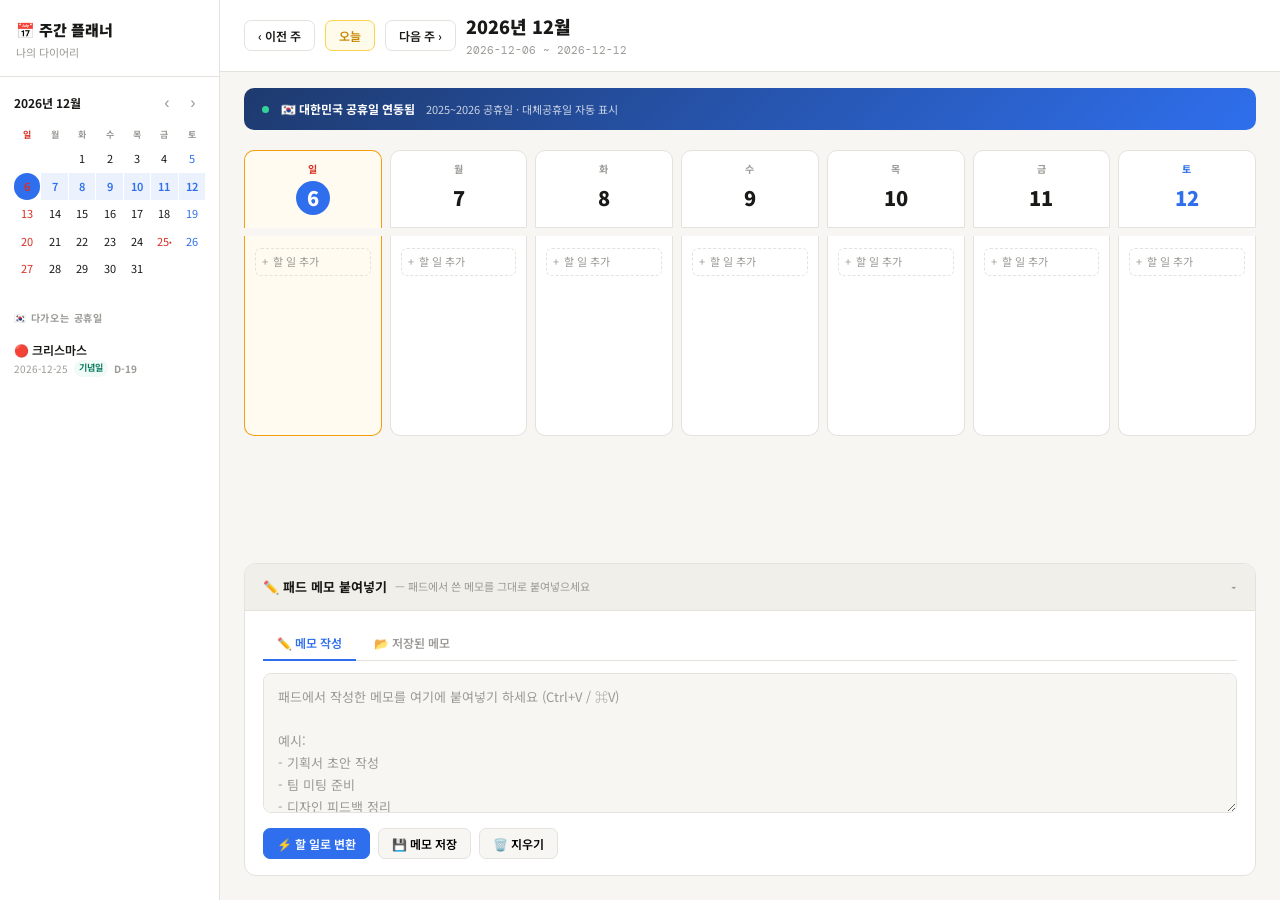
==== notion.html @ 1ee8c96b "Create notion.html" ====
<!DOCTYPE html>
<html lang="ko">
<head>
<meta charset="UTF-8">
<meta name="viewport" content="width=device-width, initial-scale=1.0">
<title>주간 플래너</title>
<link href="https://fonts.googleapis.com/css2?family=Noto+Sans+KR:wght@300;400;500;600;700;900&family=DM+Mono:wght@400;500&display=swap" rel="stylesheet">
<style>
:root {
  --bg: #F7F6F3;
  --surface: #FFFFFF;
  --surface2: #F0EFE9;
  --border: #E3E2DC;
  --text: #191917;
  --muted: #9B9A96;
  --accent: #2F6FED;
  --accent-soft: #EBF1FD;
  --red: #D93025;
  --red-soft: #FDF2F2;
  --green: #0B7B5E;
  --green-soft: #F0FBF7;
  --yellow: #C78600;
  --yellow-soft: #FFFBEB;
  --purple: #6434D4;
  --purple-soft: #F4F0FF;
  --orange: #C95C00;
  --today-bg: #FFFBF0;
  --today-border: #F59E0B;
  --holiday-bg: #FFF5F5;
  --holiday-border: #FECACA;
}
* { box-sizing: border-box; margin: 0; padding: 0; }
html, body { height: 100%; }
body {
  font-family: 'Noto Sans KR', sans-serif;
  background: var(--bg);
  color: var(--text);
  font-size: 14px;
  line-height: 1.6;
}

/* ── APP SHELL ── */
.app { display: flex; height: 100vh; overflow: hidden; }

/* ── SIDEBAR ── */
.sidebar {
  width: 220px;
  flex-shrink: 0;
  background: var(--surface);
  border-right: 1px solid var(--border);
  display: flex;
  flex-direction: column;
  overflow-y: auto;
  padding-bottom: 20px;
}
.sidebar-top {
  padding: 18px 16px 14px;
  border-bottom: 1px solid var(--border);
}
.sidebar-top h1 { font-size: 15px; font-weight: 900; display: flex; align-items: center; gap: 7px; }
.sidebar-top p { font-size: 11px; color: var(--muted); margin-top: 2px; }

/* Mini Calendar */
.mini-cal { padding: 14px 14px 0; }
.mini-cal-nav-row {
  display: flex; align-items: center; justify-content: space-between;
  margin-bottom: 10px;
}
.mini-cal-title { font-size: 12px; font-weight: 700; }
.mcnav { background: none; border: none; cursor: pointer; color: var(--muted); font-size: 16px; width: 24px; height: 24px; border-radius: 5px; display: flex; align-items: center; justify-content: center; }
.mcnav:hover { background: var(--bg); }
.mc-grid { display: grid; grid-template-columns: repeat(7,1fr); gap: 1px; }
.mc-lbl { text-align: center; font-size: 9px; font-weight: 700; color: var(--muted); padding: 3px 0; }
.mc-lbl:first-child { color: var(--red); }
.mc-lbl:last-child { color: var(--accent); }
.mc-day {
  text-align: center; font-size: 11px; padding: 4px 1px;
  border-radius: 50%; cursor: pointer; color: var(--text);
  aspect-ratio: 1; display: flex; align-items: center; justify-content: center;
}
.mc-day:hover { background: var(--bg); }
.mc-day.mc-today { background: var(--accent); color: #fff; font-weight: 700; }
.mc-day.mc-in-week { background: var(--accent-soft); color: var(--accent); font-weight: 600; border-radius: 0; }
.mc-day.mc-in-week:first-child,
.mc-day.mc-week-first { border-radius: 50% 0 0 50%; }
.mc-day.mc-in-week:last-child,
.mc-day.mc-week-last { border-radius: 0 50% 50% 0; }
.mc-day.mc-holiday { color: var(--red); }
.mc-day.mc-sat { color: var(--accent); }
.mc-day.mc-other { color: var(--border); cursor: default; }
.mc-day.mc-has-holiday::after {
  content: '•'; display: block; font-size: 8px;
  color: var(--red); line-height: 0.5; margin-top: 1px;
}

/* Upcoming holidays */
.sidebar-section { padding: 14px 14px 0; }
.sidebar-label {
  font-size: 10px; font-weight: 700; text-transform: uppercase;
  letter-spacing: .08em; color: var(--muted); margin-bottom: 8px;
  display: flex; align-items: center; gap: 5px;
}
.h-item { padding: 6px 0; border-bottom: 1px solid var(--border); }
.h-item:last-child { border-bottom: none; }
.h-item-name { font-size: 12px; font-weight: 600; display: flex; align-items: center; gap: 5px; }
.h-item-date { font-size: 10px; color: var(--muted); margin-top: 1px; display: flex; align-items: center; gap: 6px; }
.h-badge {
  font-size: 9px; font-weight: 700; padding: 1px 5px;
  border-radius: 10px; white-space: nowrap;
}
.b-국경일 { background: var(--red-soft); color: var(--red); }
.b-명절   { background: var(--yellow-soft); color: var(--yellow); }
.b-대체   { background: var(--purple-soft); color: var(--purple); }
.b-임시   { background: #fff3e0; color: var(--orange); }
.b-기념일  { background: var(--green-soft); color: var(--green); }

/* ── MAIN ── */
.main { flex: 1; overflow-y: auto; display: flex; flex-direction: column; background: var(--bg); }

/* Topbar */
.topbar {
  background: var(--surface);
  border-bottom: 1px solid var(--border);
  padding: 12px 24px;
  display: flex; align-items: center; gap: 10px;
  position: sticky; top: 0; z-index: 20;
  flex-shrink: 0;
}
.topbar-info { flex: 1; }
.topbar-month { font-size: 18px; font-weight: 900; }
.topbar-range { font-size: 11px; color: var(--muted); font-family: 'DM Mono', monospace; margin-top: 1px; }
.tbtn {
  padding: 6px 13px; border-radius: 7px; font-size: 12px; font-weight: 600;
  cursor: pointer; border: 1px solid var(--border); background: var(--surface);
  color: var(--text); font-family: 'Noto Sans KR', sans-serif; transition: all .15s;
  white-space: nowrap;
}
.tbtn:hover { background: var(--bg); }
.tbtn.today { background: var(--yellow-soft); color: var(--yellow); border-color: #fcd34d; }
.tbtn.primary { background: var(--accent); color: #fff; border-color: var(--accent); }
.tbtn.primary:hover { background: #1a5cd4; }

/* ── WEEK GRID ── */
.week-wrap { padding: 20px 24px; flex: 1; }

/* Day header row */
.day-header-row {
  display: grid;
  grid-template-columns: repeat(7, 1fr);
  gap: 8px;
  margin-bottom: 8px;
}
.day-header {
  background: var(--surface);
  border: 1px solid var(--border);
  border-radius: 10px 10px 0 0;
  padding: 10px 12px 8px;
  text-align: center;
  position: relative;
}
.day-header.is-today { border-color: var(--today-border); background: var(--today-bg); border-bottom: none; }
.day-header.is-holiday { border-color: var(--holiday-border); background: var(--holiday-bg); border-bottom: none; }
.day-header.is-sunday .day-name, .day-header.is-sunday .day-num { color: var(--red); }
.day-header.is-saturday .day-name, .day-header.is-saturday .day-num { color: var(--accent); }
.day-name { font-size: 10px; font-weight: 700; text-transform: uppercase; color: var(--muted); letter-spacing: .07em; }
.day-num-wrap {
  width: 34px; height: 34px; border-radius: 50%;
  display: flex; align-items: center; justify-content: center;
  margin: 4px auto;
}
.day-num { font-size: 20px; font-weight: 900; line-height: 1; }
.day-header.is-today .day-num-wrap { background: var(--accent); }
.day-header.is-today .day-num { color: #fff; }
.holiday-chip {
  font-size: 9px; font-weight: 700; color: var(--red);
  background: var(--red-soft); border-radius: 10px;
  padding: 1px 6px; display: inline-block; margin-top: 2px;
  white-space: nowrap; overflow: hidden; text-overflow: ellipsis;
  max-width: 100%;
}

/* Task columns */
.task-row {
  display: grid;
  grid-template-columns: repeat(7, 1fr);
  gap: 8px;
  align-items: start;
}
.task-col {
  background: var(--surface);
  border: 1px solid var(--border);
  border-radius: 0 0 10px 10px;
  border-top: none;
  padding: 10px;
  min-height: 200px;
  display: flex;
  flex-direction: column;
  gap: 6px;
}
.task-col.is-today { border-color: var(--today-border); background: var(--today-bg); }
.task-col.is-holiday { border-color: var(--holiday-border); background: var(--holiday-bg); }

/* Task item */
.task-item {
  display: flex; align-items: flex-start; gap: 6px;
  background: var(--bg);
  border: 1px solid var(--border);
  border-radius: 7px;
  padding: 7px 8px;
  cursor: pointer;
  transition: all .15s;
  position: relative;
}
.task-item:hover { border-color: var(--accent); }
.task-item.done { opacity: .55; }
.task-cb {
  width: 15px; height: 15px; border: 2px solid var(--border);
  border-radius: 4px; flex-shrink: 0; margin-top: 1px; cursor: pointer;
  transition: all .15s; display: flex; align-items: center; justify-content: center;
  font-size: 10px; color: transparent;
}
.task-item.done .task-cb { background: var(--accent); border-color: var(--accent); color: #fff; }
.task-item.done .task-title { text-decoration: line-through; color: var(--muted); }
.task-title { font-size: 12px; line-height: 1.45; flex: 1; word-break: break-all; }
.task-del { position: absolute; top: 4px; right: 5px; font-size: 11px; color: var(--border); cursor: pointer; display: none; }
.task-item:hover .task-del { display: block; }
.task-del:hover { color: var(--red); }

/* Priority dots */
.task-priority {
  width: 6px; height: 6px; border-radius: 50%; flex-shrink: 0; margin-top: 5px;
}
.p-high { background: var(--red); }
.p-mid  { background: var(--yellow); }
.p-low  { background: var(--green); }

/* Add task input */
.task-add-btn {
  display: flex; align-items: center; gap: 5px;
  color: var(--muted); font-size: 11px; cursor: pointer;
  padding: 4px 6px; border-radius: 6px; margin-top: 2px;
  border: 1px dashed var(--border);
  transition: all .15s;
}
.task-add-btn:hover { color: var(--accent); border-color: var(--accent); background: var(--accent-soft); }

.task-input-row {
  display: none;
  gap: 4px;
  flex-direction: column;
}
.task-input-row.open { display: flex; }
.task-input {
  width: 100%; border: 1px solid var(--accent); border-radius: 6px;
  padding: 6px 8px; font-size: 12px; font-family: 'Noto Sans KR', sans-serif;
  outline: none; background: var(--surface);
  resize: none; min-height: 36px;
}
.task-input-actions { display: flex; gap: 4px; align-items: center; }
.task-input-priority { display: flex; gap: 3px; }
.prio-btn {
  width: 20px; height: 20px; border-radius: 50%; border: 2px solid transparent;
  cursor: pointer; transition: border .1s; flex-shrink: 0;
}
.prio-btn:hover { border-color: #333; }
.prio-btn.active { border-color: #333; }
.prio-h { background: var(--red); }
.prio-m { background: var(--yellow); }
.prio-l { background: var(--green); }
.mini-btn {
  padding: 4px 9px; border-radius: 5px; font-size: 11px; font-weight: 600;
  cursor: pointer; border: 1px solid var(--border); background: var(--bg);
  font-family: 'Noto Sans KR', sans-serif;
}
.mini-btn.ok { background: var(--accent); color: #fff; border-color: var(--accent); }

/* ── MEMO SECTION ── */
.memo-section {
  margin: 0 24px 24px;
  background: var(--surface);
  border: 1px solid var(--border);
  border-radius: 12px;
  overflow: hidden;
}
.memo-header {
  padding: 13px 18px;
  border-bottom: 1px solid var(--border);
  background: var(--surface2);
  display: flex; align-items: center; justify-content: space-between;
  cursor: pointer;
}
.memo-header-left { font-size: 13px; font-weight: 700; display: flex; align-items: center; gap: 8px; }
.memo-header-right { font-size: 11px; color: var(--muted); display: flex; align-items: center; gap: 8px; }
.memo-body { padding: 16px 18px; }
.memo-tabs { display: flex; gap: 4px; margin-bottom: 12px; border-bottom: 1px solid var(--border); padding-bottom: 0; }
.memo-tab {
  padding: 6px 14px; font-size: 12px; font-weight: 600;
  color: var(--muted); cursor: pointer;
  border-bottom: 2px solid transparent; margin-bottom: -1px;
}
.memo-tab.active { color: var(--accent); border-bottom-color: var(--accent); }
.memo-pane { display: none; }
.memo-pane.active { display: block; }

/* Memo textarea */
.memo-textarea {
  width: 100%;
  min-height: 140px;
  border: 1px solid var(--border);
  border-radius: 8px;
  padding: 12px 14px;
  font-size: 13px;
  font-family: 'Noto Sans KR', sans-serif;
  line-height: 1.7;
  resize: vertical;
  outline: none;
  background: var(--bg);
  color: var(--text);
  transition: border .15s;
}
.memo-textarea:focus { border-color: var(--accent); background: #fff; }
.memo-textarea::placeholder { color: var(--muted); }

/* Memo actions */
.memo-actions { display: flex; gap: 8px; align-items: center; margin-top: 10px; flex-wrap: wrap; }
.memo-action-btn {
  padding: 6px 13px; border-radius: 7px; font-size: 12px; font-weight: 600;
  cursor: pointer; border: 1px solid var(--border); background: var(--bg);
  font-family: 'Noto Sans KR', sans-serif; transition: all .15s; display: flex; align-items: center; gap: 5px;
}
.memo-action-btn:hover { background: var(--accent-soft); border-color: var(--accent); color: var(--accent); }
.memo-action-btn.convert { background: var(--accent); color: #fff; border-color: var(--accent); }
.memo-action-btn.convert:hover { background: #1a5cd4; }
.memo-hint { font-size: 11px; color: var(--muted); margin-left: auto; }

/* Saved memos list */
.saved-memos { display: flex; flex-direction: column; gap: 8px; }
.saved-memo-item {
  border: 1px solid var(--border); border-radius: 8px;
  padding: 12px 14px; background: var(--bg);
  position: relative;
}
.saved-memo-date { font-size: 10px; color: var(--muted); margin-bottom: 5px; font-family: 'DM Mono', monospace; }
.saved-memo-text { font-size: 12px; line-height: 1.6; white-space: pre-wrap; word-break: break-word; }
.saved-memo-del { position: absolute; top: 8px; right: 10px; font-size: 13px; color: var(--border); cursor: pointer; }
.saved-memo-del:hover { color: var(--red); }
.empty-state { text-align: center; padding: 30px; color: var(--muted); font-size: 13px; }

/* Sync banner */
.sync-banner {
  margin: 16px 24px 0;
  background: linear-gradient(135deg, #1e3a6e 0%, #2f6fed 100%);
  border-radius: 10px; padding: 11px 18px;
  display: flex; align-items: center; gap: 12px; color: #fff; font-size: 12px;
}
.sync-dot { width: 7px; height: 7px; background: #34d399; border-radius: 50%; animation: pulse 2s infinite; flex-shrink: 0; }
@keyframes pulse { 0%,100%{opacity:1}50%{opacity:.3} }
.sync-text strong { font-weight: 700; }
.sync-text span { opacity: .75; font-size: 11px; margin-left: 8px; }
</style>
</head>
<body>
<div class="app">

<!-- ── SIDEBAR ── -->
<aside class="sidebar">
  <div class="sidebar-top">
    <h1>📅 주간 플래너</h1>
    <p>나의 다이어리</p>
  </div>

  <!-- Mini Cal -->
  <div class="mini-cal">
    <div class="mini-cal-nav-row">
      <span class="mini-cal-title" id="mcTitle"></span>
      <div style="display:flex;gap:2px">
        <button class="mcnav" onclick="mcPrev()">‹</button>
        <button class="mcnav" onclick="mcNext()">›</button>
      </div>
    </div>
    <div class="mc-grid" id="mcGrid"></div>
  </div>

  <!-- Upcoming holidays -->
  <div class="sidebar-section" style="margin-top:14px">
    <div class="sidebar-label">🇰🇷 다가오는 공휴일</div>
    <div id="upcomingList"></div>
  </div>
</aside>

<!-- ── MAIN ── -->
<main class="main">

  <!-- Topbar -->
  <div class="topbar">
    <button class="tbtn" onclick="prevWeek()">‹ 이전 주</button>
    <button class="tbtn today" onclick="goToday()">오늘</button>
    <button class="tbtn" onclick="nextWeek()">다음 주 ›</button>
    <div class="topbar-info">
      <div class="topbar-month" id="topMonth"></div>
      <div class="topbar-range" id="topRange"></div>
    </div>
  </div>

  <!-- Sync banner -->
  <div class="sync-banner">
    <div class="sync-dot"></div>
    <div class="sync-text">
      <strong>🇰🇷 대한민국 공휴일 연동됨</strong>
      <span>2025~2026 공휴일 · 대체공휴일 자동 표시</span>
    </div>
  </div>

  <!-- Week grid -->
  <div class="week-wrap">
    <div class="day-header-row" id="dayHeaderRow"></div>
    <div class="task-row" id="taskRow"></div>
  </div>

  <!-- Memo section -->
  <div class="memo-section">
    <div class="memo-header" onclick="toggleMemo()">
      <div class="memo-header-left">
        ✏️ 패드 메모 붙여넣기
        <span style="font-size:11px;font-weight:400;color:var(--muted)">— 패드에서 쓴 메모를 그대로 붙여넣으세요</span>
      </div>
      <div class="memo-header-right">
        <span id="memoToggleIcon">▾</span>
      </div>
    </div>
    <div class="memo-body" id="memoBody">
      <div class="memo-tabs">
        <div class="memo-tab active" onclick="switchMemoTab('write', this)">✏️ 메모 작성</div>
        <div class="memo-tab" onclick="switchMemoTab('saved', this)">📂 저장된 메모</div>
      </div>

      <!-- Write pane -->
      <div class="memo-pane active" id="pane-write">
        <textarea class="memo-textarea" id="memoInput"
          placeholder="패드에서 작성한 메모를 여기에 붙여넣기 하세요 (Ctrl+V / ⌘V)&#10;&#10;예시:&#10;- 기획서 초안 작성&#10;- 팀 미팅 준비&#10;- 디자인 피드백 정리&#10;&#10;체크리스트 형식으로 작성하면 할 일로 자동 변환할 수 있어요!"></textarea>
        <div class="memo-actions">
          <button class="memo-action-btn convert" onclick="convertToTasks()">⚡ 할 일로 변환</button>
          <button class="memo-action-btn" onclick="saveMemo()">💾 메모 저장</button>
          <button class="memo-action-btn" onclick="clearMemo()">🗑️ 지우기</button>
          <span class="memo-hint" id="memoHint"></span>
        </div>
        <!-- Convert preview -->
        <div id="convertPreview" style="display:none;margin-top:12px;">
          <div style="font-size:11px;font-weight:700;color:var(--muted);text-transform:uppercase;letter-spacing:.07em;margin-bottom:8px;">변환 미리보기 — 어느 날로 추가할까요?</div>
          <div style="display:flex;gap:8px;flex-wrap:wrap;margin-bottom:10px;" id="previewDayBtns"></div>
          <div id="previewItems" style="background:var(--bg);border:1px solid var(--border);border-radius:8px;padding:12px;display:flex;flex-direction:column;gap:6px;max-height:180px;overflow-y:auto;"></div>
          <div style="display:flex;gap:8px;margin-top:10px;">
            <button class="tbtn primary" onclick="confirmConvert()">✅ 추가하기</button>
            <button class="tbtn" onclick="cancelConvert()">취소</button>
          </div>
        </div>
      </div>

      <!-- Saved pane -->
      <div class="memo-pane" id="pane-saved">
        <div class="saved-memos" id="savedMemoList"></div>
      </div>
    </div>
  </div>

</main>
</div>

<script>
// ── HOLIDAYS ──
const HOLIDAYS = [
  {date:'2025-01-01',name:'신정',type:'국경일'},
  {date:'2025-01-28',name:'설날 연휴',type:'명절'},
  {date:'2025-01-29',name:'설날',type:'명절'},
  {date:'2025-01-30',name:'설날 연휴',type:'명절'},
  {date:'2025-03-01',name:'삼일절',type:'국경일'},
  {date:'2025-05-05',name:'어린이날',type:'기념일'},
  {date:'2025-05-05',name:'부처님오신날',type:'기념일'},
  {date:'2025-05-06',name:'어린이날 대체공휴일',type:'대체'},
  {date:'2025-06-06',name:'현충일',type:'기념일'},
  {date:'2025-08-15',name:'광복절',type:'국경일'},
  {date:'2025-10-03',name:'개천절',type:'국경일'},
  {date:'2025-10-05',name:'추석 연휴',type:'명절'},
  {date:'2025-10-06',name:'추석',type:'명절'},
  {date:'2025-10-07',name:'추석 연휴',type:'명절'},
  {date:'2025-10-09',name:'한글날',type:'국경일'},
  {date:'2025-12-25',name:'크리스마스',type:'기념일'},
  {date:'2026-01-01',name:'신정',type:'국경일'},
  {date:'2026-02-16',name:'설날 연휴',type:'명절'},
  {date:'2026-02-17',name:'설날',type:'명절'},
  {date:'2026-02-18',name:'설날 연휴',type:'명절'},
  {date:'2026-03-01',name:'삼일절',type:'국경일'},
  {date:'2026-03-02',name:'삼일절 대체공휴일',type:'대체'},
  {date:'2026-05-05',name:'어린이날',type:'기념일'},
  {date:'2026-05-24',name:'부처님오신날',type:'기념일'},
  {date:'2026-05-25',name:'부처님오신날 대체공휴일',type:'대체'},
  {date:'2026-06-03',name:'지방선거일',type:'임시'},
  {date:'2026-06-06',name:'현충일',type:'기념일'},
  {date:'2026-07-17',name:'제헌절',type:'국경일'},
  {date:'2026-08-15',name:'광복절',type:'국경일'},
  {date:'2026-08-17',name:'광복절 대체공휴일',type:'대체'},
  {date:'2026-09-24',name:'추석 연휴',type:'명절'},
  {date:'2026-09-25',name:'추석',type:'명절'},
  {date:'2026-09-26',name:'추석 연휴',type:'명절'},
  {date:'2026-10-03',name:'개천절',type:'국경일'},
  {date:'2026-10-05',name:'개천절 대체공휴일',type:'대체'},
  {date:'2026-10-09',name:'한글날',type:'국경일'},
  {date:'2026-12-25',name:'크리스마스',type:'기념일'},
];
const HMAP = {};
HOLIDAYS.forEach(h => { HMAP[h.date] = HMAP[h.date] || []; HMAP[h.date].push(h); });

// ── STATE ──
const today = new Date();
let weekStart = getWeekStart(new Date());
let mcBase = new Date(today.getFullYear(), today.getMonth(), 1);
let tasks = {}; // { 'YYYY-MM-DD': [{text, done, priority}] }
let savedMemos = [];
let convertTargetDate = null;
let convertItems = [];
let selectedPriority = {};

// ── UTILS ──
const DAY_KO = ['일','월','화','수','목','금','토'];
const DAY_EN = ['SUN','MON','TUE','WED','THU','FRI','SAT'];
const MONTH_KO = ['1월','2월','3월','4월','5월','6월','7월','8월','9월','10월','11월','12월'];

function fmt(d) {
  return d.getFullYear()+'-'+pad(d.getMonth()+1)+'-'+pad(d.getDate());
}
function pad(n){ return String(n).padStart(2,'0'); }
function addDays(d,n){ const r=new Date(d); r.setDate(r.getDate()+n); return r; }
function getWeekStart(d){ const r=new Date(d); r.setDate(r.getDate()-r.getDay()); return r; }
function isToday(d){ return fmt(d)===fmt(today); }
function getHols(ds){ return HMAP[ds]||[]; }

// ── RENDER WEEK ──
function render() {
  const days = Array.from({length:7},(_,i)=>addDays(weekStart,i));
  const s=fmt(days[0]), e=fmt(days[6]);

  // Topbar
  const months = [...new Set(days.map(d=>MONTH_KO[d.getMonth()]))].join(' ~ ');
  document.getElementById('topMonth').textContent = days[0].getFullYear()+'년 '+months;
  document.getElementById('topRange').textContent = s+' ~ '+e;

  // Day headers
  const hr = document.getElementById('dayHeaderRow');
  hr.innerHTML = '';
  days.forEach(d => {
    const ds = fmt(d);
    const hols = getHols(ds);
    const todayFlag = isToday(d);
    const sun = d.getDay()===0, sat = d.getDay()===6;
    let cls = 'day-header';
    if (todayFlag) cls += ' is-today';
    else if (hols.length) cls += ' is-holiday';
    if (sun) cls += ' is-sunday';
    if (sat) cls += ' is-saturday';

    const holChips = hols.map(h=>`<div class="holiday-chip">🇰🇷 ${h.name}</div>`).join('');

    hr.innerHTML += `
      <div class="${cls}">
        <div class="day-name">${DAY_KO[d.getDay()]}</div>
        <div class="day-num-wrap"><div class="day-num">${d.getDate()}</div></div>
        ${holChips}
      </div>`;
  });

  // Task columns
  const tr = document.getElementById('taskRow');
  tr.innerHTML = '';
  days.forEach((d,i) => {
    const ds = fmt(d);
    const hols = getHols(ds);
    const todayFlag = isToday(d);
    let cls = 'task-col';
    if (todayFlag) cls += ' is-today';
    else if (hols.length) cls += ' is-holiday';

    const col = document.createElement('div');
    col.className = cls;
    col.dataset.date = ds;

    // Render tasks
    (tasks[ds]||[]).forEach((t,idx) => {
      col.appendChild(makeTaskEl(ds, idx, t));
    });

    // Add btn + input
    const addBtn = document.createElement('div');
    addBtn.className = 'task-add-btn';
    addBtn.innerHTML = '<span>+</span> 할 일 추가';
    addBtn.onclick = () => openInput(ds);

    const inputRow = document.createElement('div');
    inputRow.className = 'task-input-row';
    inputRow.id = 'inp-'+ds;
    inputRow.innerHTML = `
      <textarea class="task-input" id="ta-${ds}" placeholder="할 일 입력 후 Enter&#10;여러 줄 = 여러 할 일로 추가" rows="2"
        onkeydown="handleTaskKey(event,'${ds}')"></textarea>
      <div class="task-input-actions">
        <div class="task-input-priority">
          <div class="prio-btn prio-h active" id="p-h-${ds}" onclick="setPrio('${ds}','high')" title="높음"></div>
          <div class="prio-btn prio-m" id="p-m-${ds}" onclick="setPrio('${ds}','mid')" title="보통"></div>
          <div class="prio-btn prio-l" id="p-l-${ds}" onclick="setPrio('${ds}','low')" title="낮음"></div>
        </div>
        <button class="mini-btn ok" onclick="addTask('${ds}')">추가</button>
        <button class="mini-btn" onclick="closeInput('${ds}')">취소</button>
      </div>`;

    col.appendChild(addBtn);
    col.appendChild(inputRow);
    tr.appendChild(col);
    if (!selectedPriority[ds]) selectedPriority[ds] = 'high';
  });

  renderMiniCal();
  renderUpcoming();
  updateMemoHint();
}

function makeTaskEl(ds, idx, t) {
  const el = document.createElement('div');
  el.className = 'task-item' + (t.done?' done':'');
  const prioClass = t.priority==='high'?'p-high':t.priority==='low'?'p-low':'p-mid';
  el.innerHTML = `
    <div class="task-priority ${prioClass}"></div>
    <div class="task-cb" onclick="toggleTask('${ds}',${idx})">${t.done?'✓':''}</div>
    <div class="task-title">${escHtml(t.text)}</div>
    <span class="task-del" onclick="deleteTask('${ds}',${idx})">✕</span>`;
  return el;
}

function escHtml(s){ return s.replace(/&/g,'&amp;').replace(/</g,'&lt;').replace(/>/g,'&gt;'); }

// ── TASK ACTIONS ──
function openInput(ds) {
  document.getElementById('inp-'+ds).classList.add('open');
  setTimeout(()=>document.getElementById('ta-'+ds).focus(),50);
}
function closeInput(ds) {
  const r=document.getElementById('inp-'+ds);
  r.classList.remove('open');
  document.getElementById('ta-'+ds).value='';
}
function handleTaskKey(e, ds) {
  if(e.key==='Enter' && !e.shiftKey){ e.preventDefault(); addTask(ds); }
  if(e.key==='Escape') closeInput(ds);
}
function addTask(ds, text, priority) {
  const val = text || (document.getElementById('ta-'+ds)||{}).value;
  if (!val) return;
  const lines = val.split('\n').map(l=>l.replace(/^[-*•✓✔☑☐\[\]xX\s]+/,'').trim()).filter(Boolean);
  if (!tasks[ds]) tasks[ds]=[];
  lines.forEach(l => tasks[ds].push({text:l, done:false, priority: priority||selectedPriority[ds]||'high'}));
  closeInput(ds);
  render();
}
function toggleTask(ds, idx) {
  tasks[ds][idx].done = !tasks[ds][idx].done;
  render();
}
function deleteTask(ds, idx) {
  tasks[ds].splice(idx,1);
  render();
}
function setPrio(ds, p) {
  selectedPriority[ds]=p;
  ['high','mid','low'].forEach(x=>{
    const el=document.getElementById('p-'+x[0]+'-'+ds);
    if(el) el.classList.toggle('active', x===p);
  });
}

// ── MINI CALENDAR ──
function renderMiniCal() {
  const y=mcBase.getFullYear(), m=mcBase.getMonth();
  document.getElementById('mcTitle').textContent = y+'년 '+(m+1)+'월';
  const firstDay=new Date(y,m,1).getDay();
  const daysInMonth=new Date(y,m+1,0).getDate();
  const wS=fmt(weekStart), wE=fmt(addDays(weekStart,6));
  let html = DAY_KO.map((d,i)=>`<div class="mc-lbl">${d}</div>`).join('');
  for(let i=0;i<firstDay;i++) html+=`<div class="mc-day mc-other"></div>`;
  for(let day=1;day<=daysInMonth;day++){
    const d=new Date(y,m,day);
    const ds=fmt(d);
    const hols=getHols(ds);
    const isTod=isToday(d);
    const inWk=ds>=wS&&ds<=wE;
    const sun=d.getDay()===0, sat=d.getDay()===6;
    let cls='mc-day';
    if(isTod) cls+=' mc-today';
    else if(inWk) cls+=' mc-in-week';
    if(hols.length) cls+=' mc-holiday mc-has-holiday';
    else if(sun) cls+=' mc-holiday';
    else if(sat&&!inWk) cls+=' mc-sat';
    html+=`<div class="${cls}" onclick="jumpTo('${ds}')">${day}</div>`;
  }
  document.getElementById('mcGrid').innerHTML=html;
}
function mcPrev(){ mcBase.setMonth(mcBase.getMonth()-1); renderMiniCal(); }
function mcNext(){ mcBase.setMonth(mcBase.getMonth()+1); renderMiniCal(); }
function jumpTo(ds){ weekStart=getWeekStart(new Date(ds)); render(); }

// ── UPCOMING ──
function renderUpcoming() {
  const todayStr=fmt(today);
  const list=HOLIDAYS.filter(h=>h.date>=todayStr).sort((a,b)=>a.date.localeCompare(b.date)).slice(0,6);
  document.getElementById('upcomingList').innerHTML = list.map(h=>{
    const d=new Date(h.date+'T00:00:00');
    const diff=Math.round((d-today)/86400000);
    const when=diff===0?'오늘':diff===1?'내일':`D-${diff}`;
    return `<div class="h-item">
      <div class="h-item-name">🔴 ${h.name}</div>
      <div class="h-item-date">${h.date} <span class="h-badge b-${h.type}">${h.type}</span> <b>${when}</b></div>
    </div>`;
  }).join('');
}

// ── NAV ──
function prevWeek(){ weekStart=addDays(weekStart,-7); render(); }
function nextWeek(){ weekStart=addDays(weekStart,7); render(); }
function goToday(){ weekStart=getWeekStart(new Date()); mcBase=new Date(today.getFullYear(),today.getMonth(),1); render(); }

// ── MEMO SECTION ──
let memoOpen = true;
function toggleMemo() {
  memoOpen = !memoOpen;
  document.getElementById('memoBody').style.display = memoOpen ? 'block' : 'none';
  document.getElementById('memoToggleIcon').textContent = memoOpen ? '▾' : '▸';
}

function switchMemoTab(id, el) {
  document.querySelectorAll('.memo-tab').forEach(t=>t.classList.remove('active'));
  document.querySelectorAll('.memo-pane').forEach(p=>p.classList.remove('active'));
  el.classList.add('active');
  document.getElementById('pane-'+id).classList.add('active');
  if(id==='saved') renderSavedMemos();
}

function updateMemoHint() {
  const inp = document.getElementById('memoInput');
  if (!inp) return;
  const len = inp.value.trim().length;
  const lines = inp.value.split('\n').filter(l=>l.trim()).length;
  document.getElementById('memoHint').textContent = len>0 ? `${len}자 · ${lines}줄` : '';
}
document.addEventListener('DOMContentLoaded',()=>{
  document.getElementById('memoInput').addEventListener('input', updateMemoHint);
});

function clearMemo() {
  document.getElementById('memoInput').value='';
  document.getElementById('convertPreview').style.display='none';
  updateMemoHint();
}

function saveMemo() {
  const text = document.getElementById('memoInput').value.trim();
  if (!text) return;
  savedMemos.unshift({ text, date: new Date().toLocaleString('ko-KR'), weekRange: fmt(weekStart)+' 주' });
  alert('메모가 저장됐어요! 📂');
}

function renderSavedMemos() {
  const el = document.getElementById('savedMemoList');
  if (!savedMemos.length) {
    el.innerHTML = '<div class="empty-state">📂 저장된 메모가 없어요<br>메모를 작성하고 저장해보세요!</div>';
    return;
  }
  el.innerHTML = savedMemos.map((m,i)=>`
    <div class="saved-memo-item">
      <div class="saved-memo-date">📅 ${m.date} · ${m.weekRange}</div>
      <div class="saved-memo-text">${escHtml(m.text)}</div>
      <span class="saved-memo-del" onclick="deleteSaved(${i})">✕</span>
    </div>`).join('');
}
function deleteSaved(i){ savedMemos.splice(i,1); renderSavedMemos(); }

// ── CONVERT MEMO → TASKS ──
function convertToTasks() {
  const raw = document.getElementById('memoInput').value.trim();
  if (!raw) { alert('먼저 메모를 입력해주세요!'); return; }

  // Parse lines into task candidates
  const lines = raw.split('\n')
    .map(l => l.replace(/^[-*•✓✔☑☐\[\]\s*xX]+/,'').trim())
    .filter(Boolean);

  if (!lines.length) { alert('변환할 내용을 찾지 못했어요.'); return; }

  convertItems = lines;
  convertTargetDate = fmt(today);

  // Build day buttons (this week)
  const days = Array.from({length:7},(_,i)=>addDays(weekStart,i));
  const btnEl = document.getElementById('previewDayBtns');
  btnEl.innerHTML = days.map(d => {
    const ds = fmt(d);
    const hols = getHols(ds);
    const isTod = isToday(d);
    const holLabel = hols.length ? ` 🇰🇷` : '';
    return `<button class="tbtn${isTod?' primary':''}" onclick="selectConvertDay('${ds}', this)">
      ${d.getDate()}일 (${DAY_KO[d.getDay()]})${holLabel}
    </button>`;
  }).join('');

  // Preview items
  const prev = document.getElementById('previewItems');
  prev.innerHTML = convertItems.map(t=>`
    <div style="display:flex;align-items:center;gap:6px;font-size:12px;padding:3px 0;border-bottom:1px solid var(--border)">
      <div style="width:10px;height:10px;border-radius:50%;background:var(--red);flex-shrink:0"></div>
      ${escHtml(t)}
    </div>`).join('');

  document.getElementById('convertPreview').style.display = 'block';
  document.getElementById('convertPreview').scrollIntoView({behavior:'smooth', block:'nearest'});
}

function selectConvertDay(ds, btn) {
  convertTargetDate = ds;
  document.querySelectorAll('#previewDayBtns .tbtn').forEach(b=>b.classList.remove('primary'));
  btn.classList.add('primary');
}

function confirmConvert() {
  if (!convertTargetDate || !convertItems.length) return;
  if (!tasks[convertTargetDate]) tasks[convertTargetDate]=[];
  convertItems.forEach(t => tasks[convertTargetDate].push({text:t, done:false, priority:'high'}));
  document.getElementById('convertPreview').style.display='none';
  document.getElementById('memoInput').value='';
  updateMemoHint();
  convertItems=[];
  render();
  alert(`✅ ${convertItems.length||''}할 일이 추가됐어요!`);
}

function cancelConvert() {
  document.getElementById('convertPreview').style.display='none';
  convertItems=[];
}

// ── INIT ──
render();
</script>
</body>
</html>
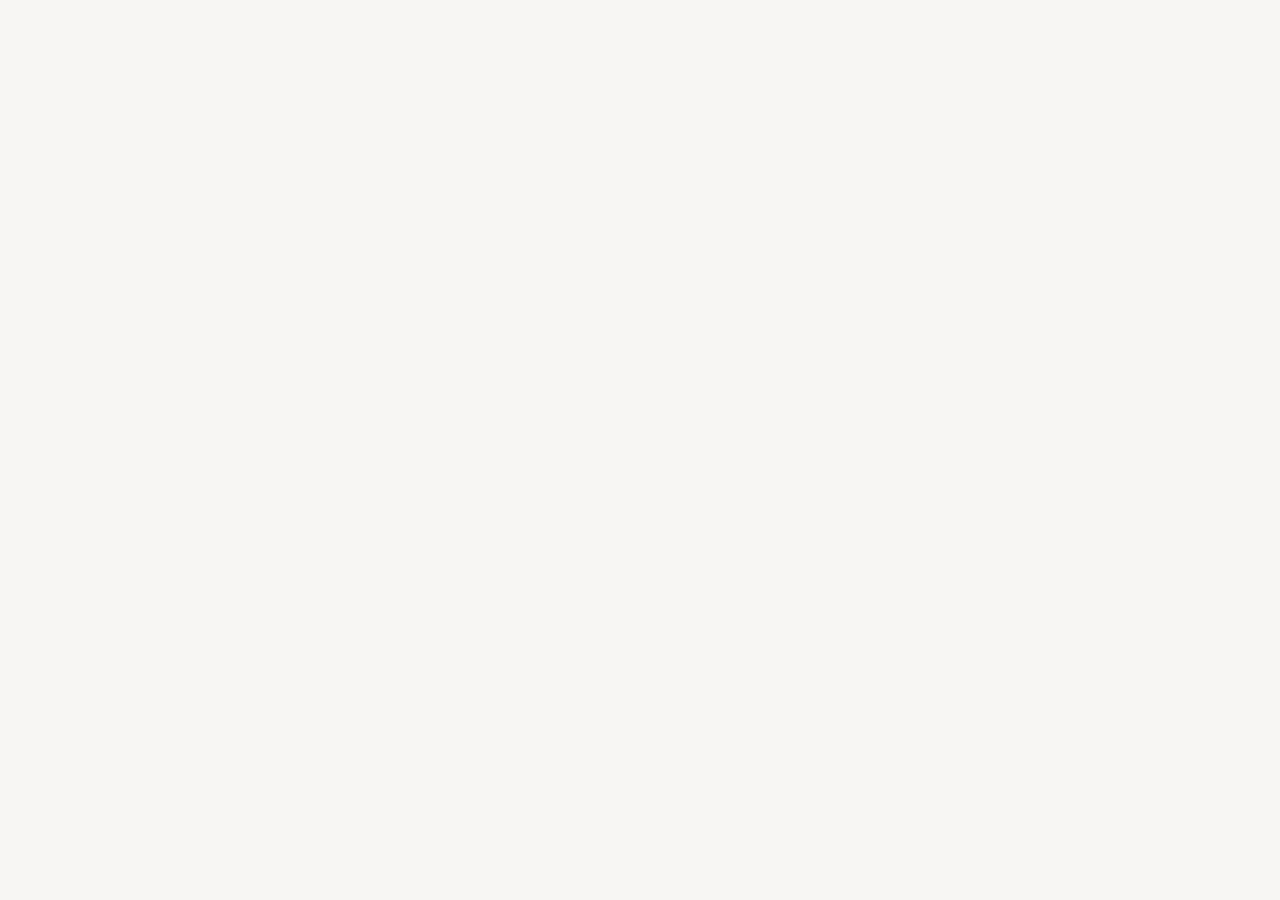
==== commit b24b0809: "Update notion.html" ====
--- a/notion.html
+++ b/notion.html
@@ -3,847 +3,79 @@
 <head>
 <meta charset="UTF-8">
 <meta name="viewport" content="width=device-width, initial-scale=1.0">
-<title>주간 플래너</title>
+<title>주간 플래너 (Notion Embed Ready)</title>
 <link href="https://fonts.googleapis.com/css2?family=Noto+Sans+KR:wght@300;400;500;600;700;900&family=DM+Mono:wght@400;500&display=swap" rel="stylesheet">
 <style>
+/* ── 1. LIGHT MODE (기본) ── */
 :root {
-  --bg: #F7F6F3;
-  --surface: #FFFFFF;
-  --surface2: #F0EFE9;
-  --border: #E3E2DC;
-  --text: #191917;
-  --muted: #9B9A96;
-  --accent: #2F6FED;
-  --accent-soft: #EBF1FD;
-  --red: #D93025;
-  --red-soft: #FDF2F2;
-  --green: #0B7B5E;
-  --green-soft: #F0FBF7;
-  --yellow: #C78600;
-  --yellow-soft: #FFFBEB;
-  --purple: #6434D4;
-  --purple-soft: #F4F0FF;
-  --orange: #C95C00;
-  --today-bg: #FFFBF0;
-  --today-border: #F59E0B;
-  --holiday-bg: #FFF5F5;
-  --holiday-border: #FECACA;
-}
-* { box-sizing: border-box; margin: 0; padding: 0; }
-html, body { height: 100%; }
-body {
-  font-family: 'Noto Sans KR', sans-serif;
-  background: var(--bg);
-  color: var(--text);
-  font-size: 14px;
-  line-height: 1.6;
+  --bg:#F7F6F3; --surface:#fff; --surface2:#F0EFE9; --border:#E3E2DC;
+  --text:#191917; --muted:#9B9A96; --accent:#2F6FED; --accent-soft:#EBF1FD;
+  --red:#D93025; --red-soft:#FDF2F2; --green:#0B7B5E; --green-soft:#F0FBF7;
+  --yellow:#C78600; --yellow-soft:#FFFBEB; --purple:#6434D4; --purple-soft:#F4F0FF;
+  --orange:#C95C00; --today-bg:#FFFBF0; --today-bd:#F59E0B;
+  --hol-bg:#FFF5F5; --hol-bd:#FECACA;
+
+  /* 상태 색상 */
+  --st-todo-bg:#F3F4F6;   --st-todo-color:#6B7280;   --st-todo-bd:#D1D5DB;
+  --st-doing-bg:#EFF6FF;  --st-doing-color:#1D4ED8;  --st-doing-bd:#BFDBFE;
+  --st-done-bg:#F0FDF4;   --st-done-color:#15803D;   --st-done-bd:#BBF7D0;
 }
 
-/* ── APP SHELL ── */
-.app { display: flex; height: 100vh; overflow: hidden; }
+/* ── 2. DARK MODE (노션 테마 동기화) ── */
+@media (prefers-color-scheme: dark) {
+  :root {
+    --bg:#191919; --surface:#202020; --surface2:#2A2A2A; --border:#3A3A3A;
+    --text:#EAEAEA; --muted:#888888; --accent:#3B82F6; --accent-soft:rgba(59,130,246,0.15);
+    --red:#EF4444; --red-soft:rgba(239,68,68,0.15); --green:#10B981; --green-soft:rgba(16,185,129,0.15);
+    --yellow:#F59E0B; --yellow-soft:rgba(245,158,11,0.15); --purple:#8B5CF6; --purple-soft:rgba(139,92,246,0.15);
+    --orange:#F97316; --today-bg:rgba(245,158,11,0.08); --today-bd:#D97706;
+    --hol-bg:rgba(239,68,68,0.08); --hol-bd:#DC2626;
+
+    --st-todo-bg:#2A2A2A;   --st-todo-color:#A3A3A3;   --st-todo-bd:#525252;
+    --st-doing-bg:rgba(59,130,246,0.1);  --st-doing-color:#60A5FA;  --st-doing-bd:#3B82F6;
+    --st-done-bg:rgba(16,185,129,0.1);   --st-done-color:#34D399;   --st-done-bd:#10B981;
+  }
+}
+
+*{box-sizing:border-box;margin:0;padding:0;}
+html,body{height:100%;}
+body{font-family:'Noto Sans KR',sans-serif;background:var(--bg);color:var(--text);font-size:14px;line-height:1.6;}
+.app{display:flex;height:100vh;overflow:hidden;}
 
 /* ── SIDEBAR ── */
-.sidebar {
-  width: 220px;
-  flex-shrink: 0;
-  background: var(--surface);
-  border-right: 1px solid var(--border);
-  display: flex;
-  flex-direction: column;
-  overflow-y: auto;
-  padding-bottom: 20px;
-}
-.sidebar-top {
-  padding: 18px 16px 14px;
-  border-bottom: 1px solid var(--border);
-}
-.sidebar-top h1 { font-size: 15px; font-weight: 900; display: flex; align-items: center; gap: 7px; }
-.sidebar-top p { font-size: 11px; color: var(--muted); margin-top: 2px; }
-
-/* Mini Calendar */
-.mini-cal { padding: 14px 14px 0; }
-.mini-cal-nav-row {
-  display: flex; align-items: center; justify-content: space-between;
-  margin-bottom: 10px;
-}
-.mini-cal-title { font-size: 12px; font-weight: 700; }
-.mcnav { background: none; border: none; cursor: pointer; color: var(--muted); font-size: 16px; width: 24px; height: 24px; border-radius: 5px; display: flex; align-items: center; justify-content: center; }
-.mcnav:hover { background: var(--bg); }
-.mc-grid { display: grid; grid-template-columns: repeat(7,1fr); gap: 1px; }
-.mc-lbl { text-align: center; font-size: 9px; font-weight: 700; color: var(--muted); padding: 3px 0; }
-.mc-lbl:first-child { color: var(--red); }
-.mc-lbl:last-child { color: var(--accent); }
-.mc-day {
-  text-align: center; font-size: 11px; padding: 4px 1px;
-  border-radius: 50%; cursor: pointer; color: var(--text);
-  aspect-ratio: 1; display: flex; align-items: center; justify-content: center;
-}
-.mc-day:hover { background: var(--bg); }
-.mc-day.mc-today { background: var(--accent); color: #fff; font-weight: 700; }
-.mc-day.mc-in-week { background: var(--accent-soft); color: var(--accent); font-weight: 600; border-radius: 0; }
-.mc-day.mc-in-week:first-child,
-.mc-day.mc-week-first { border-radius: 50% 0 0 50%; }
-.mc-day.mc-in-week:last-child,
-.mc-day.mc-week-last { border-radius: 0 50% 50% 0; }
-.mc-day.mc-holiday { color: var(--red); }
-.mc-day.mc-sat { color: var(--accent); }
-.mc-day.mc-other { color: var(--border); cursor: default; }
-.mc-day.mc-has-holiday::after {
-  content: '•'; display: block; font-size: 8px;
-  color: var(--red); line-height: 0.5; margin-top: 1px;
-}
-
-/* Upcoming holidays */
-.sidebar-section { padding: 14px 14px 0; }
-.sidebar-label {
-  font-size: 10px; font-weight: 700; text-transform: uppercase;
-  letter-spacing: .08em; color: var(--muted); margin-bottom: 8px;
-  display: flex; align-items: center; gap: 5px;
-}
-.h-item { padding: 6px 0; border-bottom: 1px solid var(--border); }
-.h-item:last-child { border-bottom: none; }
-.h-item-name { font-size: 12px; font-weight: 600; display: flex; align-items: center; gap: 5px; }
-.h-item-date { font-size: 10px; color: var(--muted); margin-top: 1px; display: flex; align-items: center; gap: 6px; }
-.h-badge {
-  font-size: 9px; font-weight: 700; padding: 1px 5px;
-  border-radius: 10px; white-space: nowrap;
-}
-.b-국경일 { background: var(--red-soft); color: var(--red); }
-.b-명절   { background: var(--yellow-soft); color: var(--yellow); }
-.b-대체   { background: var(--purple-soft); color: var(--purple); }
-.b-임시   { background: #fff3e0; color: var(--orange); }
-.b-기념일  { background: var(--green-soft); color: var(--green); }
+.sidebar{width:220px;flex-shrink:0;background:var(--surface);border-right:1px solid var(--border);display:flex;flex-direction:column;overflow-y:auto;padding-bottom:20px;}
+.sb-top{padding:16px 16px 12px;border-bottom:1px solid var(--border);}
+.sb-top h1{font-size:15px;font-weight:900;display:flex;align-items:center;gap:7px;}
+.sb-top p{font-size:11px;color:var(--muted);margin-top:2px;}
+.mini-cal{padding:14px 14px 0;}
+.mc-nav-row{display:flex;align-items:center;justify-content:space-between;margin-bottom:10px;}
+.mc-title{font-size:12px;font-weight:700;}
+.mcnav{background:none;border:none;cursor:pointer;color:var(--muted);font-size:16px;width:24px;height:24px;border-radius:5px;display:flex;align-items:center;justify-content:center;}
+.mcnav:hover{background:var(--bg);}
+.mc-grid{display:grid;grid-template-columns:repeat(7,1fr);gap:1px;}
+.mc-lbl{text-align:center;font-size:9px;font-weight:700;color:var(--muted);padding:3px 0;}
+.mc-lbl:first-child{color:var(--red);}
+.mc-day{text-align:center;font-size:11px;padding:4px 1px;border-radius:50%;cursor:pointer;display:flex;align-items:center;justify-content:center;aspect-ratio:1;}
+.mc-day:hover{background:var(--bg);}
+.mc-today{background:var(--accent);color:#fff;font-weight:700;}
+.mc-in-week{background:var(--accent-soft);color:var(--accent);font-weight:600;border-radius:0;}
+.mc-holiday{color:var(--red);}
+.mc-other{color:var(--border);cursor:default;}
+.sb-section{padding:12px 14px 0;}
+.sb-label{font-size:10px;font-weight:700;text-transform:uppercase;letter-spacing:.08em;color:var(--muted);margin-bottom:8px;}
+.h-item{padding:5px 0;border-bottom:1px solid var(--border);}
+.h-item:last-child{border-bottom:none;}
+.h-name{font-size:12px;font-weight:600;}
+.h-date{font-size:10px;color:var(--muted);margin-top:1px;display:flex;align-items:center;gap:5px;}
+.hbadge{font-size:9px;font-weight:700;padding:1px 5px;border-radius:10px;}
+.b-국경일{background:var(--red-soft);color:var(--red);}
+.b-명절{background:var(--yellow-soft);color:var(--yellow);}
+.b-대체{background:var(--purple-soft);color:var(--purple);}
+.b-임시{background:rgba(249,115,22,0.15);color:var(--orange);}
+.b-기념일{background:var(--green-soft);color:var(--green);}
 
 /* ── MAIN ── */
-.main { flex: 1; overflow-y: auto; display: flex; flex-direction: column; background: var(--bg); }
-
-/* Topbar */
-.topbar {
-  background: var(--surface);
-  border-bottom: 1px solid var(--border);
-  padding: 12px 24px;
-  display: flex; align-items: center; gap: 10px;
-  position: sticky; top: 0; z-index: 20;
-  flex-shrink: 0;
-}
-.topbar-info { flex: 1; }
-.topbar-month { font-size: 18px; font-weight: 900; }
-.topbar-range { font-size: 11px; color: var(--muted); font-family: 'DM Mono', monospace; margin-top: 1px; }
-.tbtn {
-  padding: 6px 13px; border-radius: 7px; font-size: 12px; font-weight: 600;
-  cursor: pointer; border: 1px solid var(--border); background: var(--surface);
-  color: var(--text); font-family: 'Noto Sans KR', sans-serif; transition: all .15s;
-  white-space: nowrap;
-}
-.tbtn:hover { background: var(--bg); }
-.tbtn.today { background: var(--yellow-soft); color: var(--yellow); border-color: #fcd34d; }
-.tbtn.primary { background: var(--accent); color: #fff; border-color: var(--accent); }
-.tbtn.primary:hover { background: #1a5cd4; }
-
-/* ── WEEK GRID ── */
-.week-wrap { padding: 20px 24px; flex: 1; }
-
-/* Day header row */
-.day-header-row {
-  display: grid;
-  grid-template-columns: repeat(7, 1fr);
-  gap: 8px;
-  margin-bottom: 8px;
-}
-.day-header {
-  background: var(--surface);
-  border: 1px solid var(--border);
-  border-radius: 10px 10px 0 0;
-  padding: 10px 12px 8px;
-  text-align: center;
-  position: relative;
-}
-.day-header.is-today { border-color: var(--today-border); background: var(--today-bg); border-bottom: none; }
-.day-header.is-holiday { border-color: var(--holiday-border); background: var(--holiday-bg); border-bottom: none; }
-.day-header.is-sunday .day-name, .day-header.is-sunday .day-num { color: var(--red); }
-.day-header.is-saturday .day-name, .day-header.is-saturday .day-num { color: var(--accent); }
-.day-name { font-size: 10px; font-weight: 700; text-transform: uppercase; color: var(--muted); letter-spacing: .07em; }
-.day-num-wrap {
-  width: 34px; height: 34px; border-radius: 50%;
-  display: flex; align-items: center; justify-content: center;
-  margin: 4px auto;
-}
-.day-num { font-size: 20px; font-weight: 900; line-height: 1; }
-.day-header.is-today .day-num-wrap { background: var(--accent); }
-.day-header.is-today .day-num { color: #fff; }
-.holiday-chip {
-  font-size: 9px; font-weight: 700; color: var(--red);
-  background: var(--red-soft); border-radius: 10px;
-  padding: 1px 6px; display: inline-block; margin-top: 2px;
-  white-space: nowrap; overflow: hidden; text-overflow: ellipsis;
-  max-width: 100%;
-}
-
-/* Task columns */
-.task-row {
-  display: grid;
-  grid-template-columns: repeat(7, 1fr);
-  gap: 8px;
-  align-items: start;
-}
-.task-col {
-  background: var(--surface);
-  border: 1px solid var(--border);
-  border-radius: 0 0 10px 10px;
-  border-top: none;
-  padding: 10px;
-  min-height: 200px;
-  display: flex;
-  flex-direction: column;
-  gap: 6px;
-}
-.task-col.is-today { border-color: var(--today-border); background: var(--today-bg); }
-.task-col.is-holiday { border-color: var(--holiday-border); background: var(--holiday-bg); }
-
-/* Task item */
-.task-item {
-  display: flex; align-items: flex-start; gap: 6px;
-  background: var(--bg);
-  border: 1px solid var(--border);
-  border-radius: 7px;
-  padding: 7px 8px;
-  cursor: pointer;
-  transition: all .15s;
-  position: relative;
-}
-.task-item:hover { border-color: var(--accent); }
-.task-item.done { opacity: .55; }
-.task-cb {
-  width: 15px; height: 15px; border: 2px solid var(--border);
-  border-radius: 4px; flex-shrink: 0; margin-top: 1px; cursor: pointer;
-  transition: all .15s; display: flex; align-items: center; justify-content: center;
-  font-size: 10px; color: transparent;
-}
-.task-item.done .task-cb { background: var(--accent); border-color: var(--accent); color: #fff; }
-.task-item.done .task-title { text-decoration: line-through; color: var(--muted); }
-.task-title { font-size: 12px; line-height: 1.45; flex: 1; word-break: break-all; }
-.task-del { position: absolute; top: 4px; right: 5px; font-size: 11px; color: var(--border); cursor: pointer; display: none; }
-.task-item:hover .task-del { display: block; }
-.task-del:hover { color: var(--red); }
-
-/* Priority dots */
-.task-priority {
-  width: 6px; height: 6px; border-radius: 50%; flex-shrink: 0; margin-top: 5px;
-}
-.p-high { background: var(--red); }
-.p-mid  { background: var(--yellow); }
-.p-low  { background: var(--green); }
-
-/* Add task input */
-.task-add-btn {
-  display: flex; align-items: center; gap: 5px;
-  color: var(--muted); font-size: 11px; cursor: pointer;
-  padding: 4px 6px; border-radius: 6px; margin-top: 2px;
-  border: 1px dashed var(--border);
-  transition: all .15s;
-}
-.task-add-btn:hover { color: var(--accent); border-color: var(--accent); background: var(--accent-soft); }
-
-.task-input-row {
-  display: none;
-  gap: 4px;
-  flex-direction: column;
-}
-.task-input-row.open { display: flex; }
-.task-input {
-  width: 100%; border: 1px solid var(--accent); border-radius: 6px;
-  padding: 6px 8px; font-size: 12px; font-family: 'Noto Sans KR', sans-serif;
-  outline: none; background: var(--surface);
-  resize: none; min-height: 36px;
-}
-.task-input-actions { display: flex; gap: 4px; align-items: center; }
-.task-input-priority { display: flex; gap: 3px; }
-.prio-btn {
-  width: 20px; height: 20px; border-radius: 50%; border: 2px solid transparent;
-  cursor: pointer; transition: border .1s; flex-shrink: 0;
-}
-.prio-btn:hover { border-color: #333; }
-.prio-btn.active { border-color: #333; }
-.prio-h { background: var(--red); }
-.prio-m { background: var(--yellow); }
-.prio-l { background: var(--green); }
-.mini-btn {
-  padding: 4px 9px; border-radius: 5px; font-size: 11px; font-weight: 600;
-  cursor: pointer; border: 1px solid var(--border); background: var(--bg);
-  font-family: 'Noto Sans KR', sans-serif;
-}
-.mini-btn.ok { background: var(--accent); color: #fff; border-color: var(--accent); }
-
-/* ── MEMO SECTION ── */
-.memo-section {
-  margin: 0 24px 24px;
-  background: var(--surface);
-  border: 1px solid var(--border);
-  border-radius: 12px;
-  overflow: hidden;
-}
-.memo-header {
-  padding: 13px 18px;
-  border-bottom: 1px solid var(--border);
-  background: var(--surface2);
-  display: flex; align-items: center; justify-content: space-between;
-  cursor: pointer;
-}
-.memo-header-left { font-size: 13px; font-weight: 700; display: flex; align-items: center; gap: 8px; }
-.memo-header-right { font-size: 11px; color: var(--muted); display: flex; align-items: center; gap: 8px; }
-.memo-body { padding: 16px 18px; }
-.memo-tabs { display: flex; gap: 4px; margin-bottom: 12px; border-bottom: 1px solid var(--border); padding-bottom: 0; }
-.memo-tab {
-  padding: 6px 14px; font-size: 12px; font-weight: 600;
-  color: var(--muted); cursor: pointer;
-  border-bottom: 2px solid transparent; margin-bottom: -1px;
-}
-.memo-tab.active { color: var(--accent); border-bottom-color: var(--accent); }
-.memo-pane { display: none; }
-.memo-pane.active { display: block; }
-
-/* Memo textarea */
-.memo-textarea {
-  width: 100%;
-  min-height: 140px;
-  border: 1px solid var(--border);
-  border-radius: 8px;
-  padding: 12px 14px;
-  font-size: 13px;
-  font-family: 'Noto Sans KR', sans-serif;
-  line-height: 1.7;
-  resize: vertical;
-  outline: none;
-  background: var(--bg);
-  color: var(--text);
-  transition: border .15s;
-}
-.memo-textarea:focus { border-color: var(--accent); background: #fff; }
-.memo-textarea::placeholder { color: var(--muted); }
-
-/* Memo actions */
-.memo-actions { display: flex; gap: 8px; align-items: center; margin-top: 10px; flex-wrap: wrap; }
-.memo-action-btn {
-  padding: 6px 13px; border-radius: 7px; font-size: 12px; font-weight: 600;
-  cursor: pointer; border: 1px solid var(--border); background: var(--bg);
-  font-family: 'Noto Sans KR', sans-serif; transition: all .15s; display: flex; align-items: center; gap: 5px;
-}
-.memo-action-btn:hover { background: var(--accent-soft); border-color: var(--accent); color: var(--accent); }
-.memo-action-btn.convert { background: var(--accent); color: #fff; border-color: var(--accent); }
-.memo-action-btn.convert:hover { background: #1a5cd4; }
-.memo-hint { font-size: 11px; color: var(--muted); margin-left: auto; }
-
-/* Saved memos list */
-.saved-memos { display: flex; flex-direction: column; gap: 8px; }
-.saved-memo-item {
-  border: 1px solid var(--border); border-radius: 8px;
-  padding: 12px 14px; background: var(--bg);
-  position: relative;
-}
-.saved-memo-date { font-size: 10px; color: var(--muted); margin-bottom: 5px; font-family: 'DM Mono', monospace; }
-.saved-memo-text { font-size: 12px; line-height: 1.6; white-space: pre-wrap; word-break: break-word; }
-.saved-memo-del { position: absolute; top: 8px; right: 10px; font-size: 13px; color: var(--border); cursor: pointer; }
-.saved-memo-del:hover { color: var(--red); }
-.empty-state { text-align: center; padding: 30px; color: var(--muted); font-size: 13px; }
-
-/* Sync banner */
-.sync-banner {
-  margin: 16px 24px 0;
-  background: linear-gradient(135deg, #1e3a6e 0%, #2f6fed 100%);
-  border-radius: 10px; padding: 11px 18px;
-  display: flex; align-items: center; gap: 12px; color: #fff; font-size: 12px;
-}
-.sync-dot { width: 7px; height: 7px; background: #34d399; border-radius: 50%; animation: pulse 2s infinite; flex-shrink: 0; }
-@keyframes pulse { 0%,100%{opacity:1}50%{opacity:.3} }
-.sync-text strong { font-weight: 700; }
-.sync-text span { opacity: .75; font-size: 11px; margin-left: 8px; }
-</style>
-</head>
-<body>
-<div class="app">
-
-<!-- ── SIDEBAR ── -->
-<aside class="sidebar">
-  <div class="sidebar-top">
-    <h1>📅 주간 플래너</h1>
-    <p>나의 다이어리</p>
-  </div>
-
-  <!-- Mini Cal -->
-  <div class="mini-cal">
-    <div class="mini-cal-nav-row">
-      <span class="mini-cal-title" id="mcTitle"></span>
-      <div style="display:flex;gap:2px">
-        <button class="mcnav" onclick="mcPrev()">‹</button>
-        <button class="mcnav" onclick="mcNext()">›</button>
-      </div>
-    </div>
-    <div class="mc-grid" id="mcGrid"></div>
-  </div>
-
-  <!-- Upcoming holidays -->
-  <div class="sidebar-section" style="margin-top:14px">
-    <div class="sidebar-label">🇰🇷 다가오는 공휴일</div>
-    <div id="upcomingList"></div>
-  </div>
-</aside>
-
-<!-- ── MAIN ── -->
-<main class="main">
-
-  <!-- Topbar -->
-  <div class="topbar">
-    <button class="tbtn" onclick="prevWeek()">‹ 이전 주</button>
-    <button class="tbtn today" onclick="goToday()">오늘</button>
-    <button class="tbtn" onclick="nextWeek()">다음 주 ›</button>
-    <div class="topbar-info">
-      <div class="topbar-month" id="topMonth"></div>
-      <div class="topbar-range" id="topRange"></div>
-    </div>
-  </div>
-
-  <!-- Sync banner -->
-  <div class="sync-banner">
-    <div class="sync-dot"></div>
-    <div class="sync-text">
-      <strong>🇰🇷 대한민국 공휴일 연동됨</strong>
-      <span>2025~2026 공휴일 · 대체공휴일 자동 표시</span>
-    </div>
-  </div>
-
-  <!-- Week grid -->
-  <div class="week-wrap">
-    <div class="day-header-row" id="dayHeaderRow"></div>
-    <div class="task-row" id="taskRow"></div>
-  </div>
-
-  <!-- Memo section -->
-  <div class="memo-section">
-    <div class="memo-header" onclick="toggleMemo()">
-      <div class="memo-header-left">
-        ✏️ 패드 메모 붙여넣기
-        <span style="font-size:11px;font-weight:400;color:var(--muted)">— 패드에서 쓴 메모를 그대로 붙여넣으세요</span>
-      </div>
-      <div class="memo-header-right">
-        <span id="memoToggleIcon">▾</span>
-      </div>
-    </div>
-    <div class="memo-body" id="memoBody">
-      <div class="memo-tabs">
-        <div class="memo-tab active" onclick="switchMemoTab('write', this)">✏️ 메모 작성</div>
-        <div class="memo-tab" onclick="switchMemoTab('saved', this)">📂 저장된 메모</div>
-      </div>
-
-      <!-- Write pane -->
-      <div class="memo-pane active" id="pane-write">
-        <textarea class="memo-textarea" id="memoInput"
-          placeholder="패드에서 작성한 메모를 여기에 붙여넣기 하세요 (Ctrl+V / ⌘V)&#10;&#10;예시:&#10;- 기획서 초안 작성&#10;- 팀 미팅 준비&#10;- 디자인 피드백 정리&#10;&#10;체크리스트 형식으로 작성하면 할 일로 자동 변환할 수 있어요!"></textarea>
-        <div class="memo-actions">
-          <button class="memo-action-btn convert" onclick="convertToTasks()">⚡ 할 일로 변환</button>
-          <button class="memo-action-btn" onclick="saveMemo()">💾 메모 저장</button>
-          <button class="memo-action-btn" onclick="clearMemo()">🗑️ 지우기</button>
-          <span class="memo-hint" id="memoHint"></span>
-        </div>
-        <!-- Convert preview -->
-        <div id="convertPreview" style="display:none;margin-top:12px;">
-          <div style="font-size:11px;font-weight:700;color:var(--muted);text-transform:uppercase;letter-spacing:.07em;margin-bottom:8px;">변환 미리보기 — 어느 날로 추가할까요?</div>
-          <div style="display:flex;gap:8px;flex-wrap:wrap;margin-bottom:10px;" id="previewDayBtns"></div>
-          <div id="previewItems" style="background:var(--bg);border:1px solid var(--border);border-radius:8px;padding:12px;display:flex;flex-direction:column;gap:6px;max-height:180px;overflow-y:auto;"></div>
-          <div style="display:flex;gap:8px;margin-top:10px;">
-            <button class="tbtn primary" onclick="confirmConvert()">✅ 추가하기</button>
-            <button class="tbtn" onclick="cancelConvert()">취소</button>
-          </div>
-        </div>
-      </div>
-
-      <!-- Saved pane -->
-      <div class="memo-pane" id="pane-saved">
-        <div class="saved-memos" id="savedMemoList"></div>
-      </div>
-    </div>
-  </div>
-
-</main>
-</div>
-
-<script>
-// ── HOLIDAYS ──
-const HOLIDAYS = [
-  {date:'2025-01-01',name:'신정',type:'국경일'},
-  {date:'2025-01-28',name:'설날 연휴',type:'명절'},
-  {date:'2025-01-29',name:'설날',type:'명절'},
-  {date:'2025-01-30',name:'설날 연휴',type:'명절'},
-  {date:'2025-03-01',name:'삼일절',type:'국경일'},
-  {date:'2025-05-05',name:'어린이날',type:'기념일'},
-  {date:'2025-05-05',name:'부처님오신날',type:'기념일'},
-  {date:'2025-05-06',name:'어린이날 대체공휴일',type:'대체'},
-  {date:'2025-06-06',name:'현충일',type:'기념일'},
-  {date:'2025-08-15',name:'광복절',type:'국경일'},
-  {date:'2025-10-03',name:'개천절',type:'국경일'},
-  {date:'2025-10-05',name:'추석 연휴',type:'명절'},
-  {date:'2025-10-06',name:'추석',type:'명절'},
-  {date:'2025-10-07',name:'추석 연휴',type:'명절'},
-  {date:'2025-10-09',name:'한글날',type:'국경일'},
-  {date:'2025-12-25',name:'크리스마스',type:'기념일'},
-  {date:'2026-01-01',name:'신정',type:'국경일'},
-  {date:'2026-02-16',name:'설날 연휴',type:'명절'},
-  {date:'2026-02-17',name:'설날',type:'명절'},
-  {date:'2026-02-18',name:'설날 연휴',type:'명절'},
-  {date:'2026-03-01',name:'삼일절',type:'국경일'},
-  {date:'2026-03-02',name:'삼일절 대체공휴일',type:'대체'},
-  {date:'2026-05-05',name:'어린이날',type:'기념일'},
-  {date:'2026-05-24',name:'부처님오신날',type:'기념일'},
-  {date:'2026-05-25',name:'부처님오신날 대체공휴일',type:'대체'},
-  {date:'2026-06-03',name:'지방선거일',type:'임시'},
-  {date:'2026-06-06',name:'현충일',type:'기념일'},
-  {date:'2026-07-17',name:'제헌절',type:'국경일'},
-  {date:'2026-08-15',name:'광복절',type:'국경일'},
-  {date:'2026-08-17',name:'광복절 대체공휴일',type:'대체'},
-  {date:'2026-09-24',name:'추석 연휴',type:'명절'},
-  {date:'2026-09-25',name:'추석',type:'명절'},
-  {date:'2026-09-26',name:'추석 연휴',type:'명절'},
-  {date:'2026-10-03',name:'개천절',type:'국경일'},
-  {date:'2026-10-05',name:'개천절 대체공휴일',type:'대체'},
-  {date:'2026-10-09',name:'한글날',type:'국경일'},
-  {date:'2026-12-25',name:'크리스마스',type:'기념일'},
-];
-const HMAP = {};
-HOLIDAYS.forEach(h => { HMAP[h.date] = HMAP[h.date] || []; HMAP[h.date].push(h); });
-
-// ── STATE ──
-const today = new Date();
-let weekStart = getWeekStart(new Date());
-let mcBase = new Date(today.getFullYear(), today.getMonth(), 1);
-let tasks = {}; // { 'YYYY-MM-DD': [{text, done, priority}] }
-let savedMemos = [];
-let convertTargetDate = null;
-let convertItems = [];
-let selectedPriority = {};
-
-// ── UTILS ──
-const DAY_KO = ['일','월','화','수','목','금','토'];
-const DAY_EN = ['SUN','MON','TUE','WED','THU','FRI','SAT'];
-const MONTH_KO = ['1월','2월','3월','4월','5월','6월','7월','8월','9월','10월','11월','12월'];
-
-function fmt(d) {
-  return d.getFullYear()+'-'+pad(d.getMonth()+1)+'-'+pad(d.getDate());
-}
-function pad(n){ return String(n).padStart(2,'0'); }
-function addDays(d,n){ const r=new Date(d); r.setDate(r.getDate()+n); return r; }
-function getWeekStart(d){ const r=new Date(d); r.setDate(r.getDate()-r.getDay()); return r; }
-function isToday(d){ return fmt(d)===fmt(today); }
-function getHols(ds){ return HMAP[ds]||[]; }
-
-// ── RENDER WEEK ──
-function render() {
-  const days = Array.from({length:7},(_,i)=>addDays(weekStart,i));
-  const s=fmt(days[0]), e=fmt(days[6]);
-
-  // Topbar
-  const months = [...new Set(days.map(d=>MONTH_KO[d.getMonth()]))].join(' ~ ');
-  document.getElementById('topMonth').textContent = days[0].getFullYear()+'년 '+months;
-  document.getElementById('topRange').textContent = s+' ~ '+e;
-
-  // Day headers
-  const hr = document.getElementById('dayHeaderRow');
-  hr.innerHTML = '';
-  days.forEach(d => {
-    const ds = fmt(d);
-    const hols = getHols(ds);
-    const todayFlag = isToday(d);
-    const sun = d.getDay()===0, sat = d.getDay()===6;
-    let cls = 'day-header';
-    if (todayFlag) cls += ' is-today';
-    else if (hols.length) cls += ' is-holiday';
-    if (sun) cls += ' is-sunday';
-    if (sat) cls += ' is-saturday';
-
-    const holChips = hols.map(h=>`<div class="holiday-chip">🇰🇷 ${h.name}</div>`).join('');
-
-    hr.innerHTML += `
-      <div class="${cls}">
-        <div class="day-name">${DAY_KO[d.getDay()]}</div>
-        <div class="day-num-wrap"><div class="day-num">${d.getDate()}</div></div>
-        ${holChips}
-      </div>`;
-  });
-
-  // Task columns
-  const tr = document.getElementById('taskRow');
-  tr.innerHTML = '';
-  days.forEach((d,i) => {
-    const ds = fmt(d);
-    const hols = getHols(ds);
-    const todayFlag = isToday(d);
-    let cls = 'task-col';
-    if (todayFlag) cls += ' is-today';
-    else if (hols.length) cls += ' is-holiday';
-
-    const col = document.createElement('div');
-    col.className = cls;
-    col.dataset.date = ds;
-
-    // Render tasks
-    (tasks[ds]||[]).forEach((t,idx) => {
-      col.appendChild(makeTaskEl(ds, idx, t));
-    });
-
-    // Add btn + input
-    const addBtn = document.createElement('div');
-    addBtn.className = 'task-add-btn';
-    addBtn.innerHTML = '<span>+</span> 할 일 추가';
-    addBtn.onclick = () => openInput(ds);
-
-    const inputRow = document.createElement('div');
-    inputRow.className = 'task-input-row';
-    inputRow.id = 'inp-'+ds;
-    inputRow.innerHTML = `
-      <textarea class="task-input" id="ta-${ds}" placeholder="할 일 입력 후 Enter&#10;여러 줄 = 여러 할 일로 추가" rows="2"
-        onkeydown="handleTaskKey(event,'${ds}')"></textarea>
-      <div class="task-input-actions">
-        <div class="task-input-priority">
-          <div class="prio-btn prio-h active" id="p-h-${ds}" onclick="setPrio('${ds}','high')" title="높음"></div>
-          <div class="prio-btn prio-m" id="p-m-${ds}" onclick="setPrio('${ds}','mid')" title="보통"></div>
-          <div class="prio-btn prio-l" id="p-l-${ds}" onclick="setPrio('${ds}','low')" title="낮음"></div>
-        </div>
-        <button class="mini-btn ok" onclick="addTask('${ds}')">추가</button>
-        <button class="mini-btn" onclick="closeInput('${ds}')">취소</button>
-      </div>`;
-
-    col.appendChild(addBtn);
-    col.appendChild(inputRow);
-    tr.appendChild(col);
-    if (!selectedPriority[ds]) selectedPriority[ds] = 'high';
-  });
-
-  renderMiniCal();
-  renderUpcoming();
-  updateMemoHint();
-}
-
-function makeTaskEl(ds, idx, t) {
-  const el = document.createElement('div');
-  el.className = 'task-item' + (t.done?' done':'');
-  const prioClass = t.priority==='high'?'p-high':t.priority==='low'?'p-low':'p-mid';
-  el.innerHTML = `
-    <div class="task-priority ${prioClass}"></div>
-    <div class="task-cb" onclick="toggleTask('${ds}',${idx})">${t.done?'✓':''}</div>
-    <div class="task-title">${escHtml(t.text)}</div>
-    <span class="task-del" onclick="deleteTask('${ds}',${idx})">✕</span>`;
-  return el;
-}
-
-function escHtml(s){ return s.replace(/&/g,'&amp;').replace(/</g,'&lt;').replace(/>/g,'&gt;'); }
-
-// ── TASK ACTIONS ──
-function openInput(ds) {
-  document.getElementById('inp-'+ds).classList.add('open');
-  setTimeout(()=>document.getElementById('ta-'+ds).focus(),50);
-}
-function closeInput(ds) {
-  const r=document.getElementById('inp-'+ds);
-  r.classList.remove('open');
-  document.getElementById('ta-'+ds).value='';
-}
-function handleTaskKey(e, ds) {
-  if(e.key==='Enter' && !e.shiftKey){ e.preventDefault(); addTask(ds); }
-  if(e.key==='Escape') closeInput(ds);
-}
-function addTask(ds, text, priority) {
-  const val = text || (document.getElementById('ta-'+ds)||{}).value;
-  if (!val) return;
-  const lines = val.split('\n').map(l=>l.replace(/^[-*•✓✔☑☐\[\]xX\s]+/,'').trim()).filter(Boolean);
-  if (!tasks[ds]) tasks[ds]=[];
-  lines.forEach(l => tasks[ds].push({text:l, done:false, priority: priority||selectedPriority[ds]||'high'}));
-  closeInput(ds);
-  render();
-}
-function toggleTask(ds, idx) {
-  tasks[ds][idx].done = !tasks[ds][idx].done;
-  render();
-}
-function deleteTask(ds, idx) {
-  tasks[ds].splice(idx,1);
-  render();
-}
-function setPrio(ds, p) {
-  selectedPriority[ds]=p;
-  ['high','mid','low'].forEach(x=>{
-    const el=document.getElementById('p-'+x[0]+'-'+ds);
-    if(el) el.classList.toggle('active', x===p);
-  });
-}
-
-// ── MINI CALENDAR ──
-function renderMiniCal() {
-  const y=mcBase.getFullYear(), m=mcBase.getMonth();
-  document.getElementById('mcTitle').textContent = y+'년 '+(m+1)+'월';
-  const firstDay=new Date(y,m,1).getDay();
-  const daysInMonth=new Date(y,m+1,0).getDate();
-  const wS=fmt(weekStart), wE=fmt(addDays(weekStart,6));
-  let html = DAY_KO.map((d,i)=>`<div class="mc-lbl">${d}</div>`).join('');
-  for(let i=0;i<firstDay;i++) html+=`<div class="mc-day mc-other"></div>`;
-  for(let day=1;day<=daysInMonth;day++){
-    const d=new Date(y,m,day);
-    const ds=fmt(d);
-    const hols=getHols(ds);
-    const isTod=isToday(d);
-    const inWk=ds>=wS&&ds<=wE;
-    const sun=d.getDay()===0, sat=d.getDay()===6;
-    let cls='mc-day';
-    if(isTod) cls+=' mc-today';
-    else if(inWk) cls+=' mc-in-week';
-    if(hols.length) cls+=' mc-holiday mc-has-holiday';
-    else if(sun) cls+=' mc-holiday';
-    else if(sat&&!inWk) cls+=' mc-sat';
-    html+=`<div class="${cls}" onclick="jumpTo('${ds}')">${day}</div>`;
-  }
-  document.getElementById('mcGrid').innerHTML=html;
-}
-function mcPrev(){ mcBase.setMonth(mcBase.getMonth()-1); renderMiniCal(); }
-function mcNext(){ mcBase.setMonth(mcBase.getMonth()+1); renderMiniCal(); }
-function jumpTo(ds){ weekStart=getWeekStart(new Date(ds)); render(); }
-
-// ── UPCOMING ──
-function renderUpcoming() {
-  const todayStr=fmt(today);
-  const list=HOLIDAYS.filter(h=>h.date>=todayStr).sort((a,b)=>a.date.localeCompare(b.date)).slice(0,6);
-  document.getElementById('upcomingList').innerHTML = list.map(h=>{
-    const d=new Date(h.date+'T00:00:00');
-    const diff=Math.round((d-today)/86400000);
-    const when=diff===0?'오늘':diff===1?'내일':`D-${diff}`;
-    return `<div class="h-item">
-      <div class="h-item-name">🔴 ${h.name}</div>
-      <div class="h-item-date">${h.date} <span class="h-badge b-${h.type}">${h.type}</span> <b>${when}</b></div>
-    </div>`;
-  }).join('');
-}
-
-// ── NAV ──
-function prevWeek(){ weekStart=addDays(weekStart,-7); render(); }
-function nextWeek(){ weekStart=addDays(weekStart,7); render(); }
-function goToday(){ weekStart=getWeekStart(new Date()); mcBase=new Date(today.getFullYear(),today.getMonth(),1); render(); }
-
-// ── MEMO SECTION ──
-let memoOpen = true;
-function toggleMemo() {
-  memoOpen = !memoOpen;
-  document.getElementById('memoBody').style.display = memoOpen ? 'block' : 'none';
-  document.getElementById('memoToggleIcon').textContent = memoOpen ? '▾' : '▸';
-}
-
-function switchMemoTab(id, el) {
-  document.querySelectorAll('.memo-tab').forEach(t=>t.classList.remove('active'));
-  document.querySelectorAll('.memo-pane').forEach(p=>p.classList.remove('active'));
-  el.classList.add('active');
-  document.getElementById('pane-'+id).classList.add('active');
-  if(id==='saved') renderSavedMemos();
-}
-
-function updateMemoHint() {
-  const inp = document.getElementById('memoInput');
-  if (!inp) return;
-  const len = inp.value.trim().length;
-  const lines = inp.value.split('\n').filter(l=>l.trim()).length;
-  document.getElementById('memoHint').textContent = len>0 ? `${len}자 · ${lines}줄` : '';
-}
-document.addEventListener('DOMContentLoaded',()=>{
-  document.getElementById('memoInput').addEventListener('input', updateMemoHint);
-});
-
-function clearMemo() {
-  document.getElementById('memoInput').value='';
-  document.getElementById('convertPreview').style.display='none';
-  updateMemoHint();
-}
-
-function saveMemo() {
-  const text = document.getElementById('memoInput').value.trim();
-  if (!text) return;
-  savedMemos.unshift({ text, date: new Date().toLocaleString('ko-KR'), weekRange: fmt(weekStart)+' 주' });
-  alert('메모가 저장됐어요! 📂');
-}
-
-function renderSavedMemos() {
-  const el = document.getElementById('savedMemoList');
-  if (!savedMemos.length) {
-    el.innerHTML = '<div class="empty-state">📂 저장된 메모가 없어요<br>메모를 작성하고 저장해보세요!</div>';
-    return;
-  }
-  el.innerHTML = savedMemos.map((m,i)=>`
-    <div class="saved-memo-item">
-      <div class="saved-memo-date">📅 ${m.date} · ${m.weekRange}</div>
-      <div class="saved-memo-text">${escHtml(m.text)}</div>
-      <span class="saved-memo-del" onclick="deleteSaved(${i})">✕</span>
-    </div>`).join('');
-}
-function deleteSaved(i){ savedMemos.splice(i,1); renderSavedMemos(); }
-
-// ── CONVERT MEMO → TASKS ──
-function convertToTasks() {
-  const raw = document.getElementById('memoInput').value.trim();
-  if (!raw) { alert('먼저 메모를 입력해주세요!'); return; }
-
-  // Parse lines into task candidates
-  const lines = raw.split('\n')
-    .map(l => l.replace(/^[-*•✓✔☑☐\[\]\s*xX]+/,'').trim())
-    .filter(Boolean);
-
-  if (!lines.length) { alert('변환할 내용을 찾지 못했어요.'); return; }
-
-  convertItems = lines;
-  convertTargetDate = fmt(today);
-
-  // Build day buttons (this week)
-  const days = Array.from({length:7},(_,i)=>addDays(weekStart,i));
-  const btnEl = document.getElementById('previewDayBtns');
-  btnEl.innerHTML = days.map(d => {
-    const ds = fmt(d);
-    const hols = getHols(ds);
-    const isTod = isToday(d);
-    const holLabel = hols.length ? ` 🇰🇷` : '';
-    return `<button class="tbtn${isTod?' primary':''}" onclick="selectConvertDay('${ds}', this)">
-      ${d.getDate()}일 (${DAY_KO[d.getDay()]})${holLabel}
-    </button>`;
-  }).join('');
-
-  // Preview items
-  const prev = document.getElementById('previewItems');
-  prev.innerHTML = convertItems.map(t=>`
-    <div style="display:flex;align-items:center;gap:6px;font-size:12px;padding:3px 0;border-bottom:1px solid var(--border)">
-      <div style="width:10px;height:10px;border-radius:50%;background:var(--red);flex-shrink:0"></div>
-      ${escHtml(t)}
-    </div>`).join('');
-
-  document.getElementById('convertPreview').style.display = 'block';
-  document.getElementById('convertPreview').scrollIntoView({behavior:'smooth', block:'nearest'});
-}
-
-function selectConvertDay(ds, btn) {
-  convertTargetDate = ds;
-  document.querySelectorAll('#previewDayBtns .tbtn').forEach(b=>b.classList.remove('primary'));
-  btn.classList.add('primary');
-}
-
-function confirmConvert() {
-  if (!convertTargetDate || !convertItems.length) return;
-  if (!tasks[convertTargetDate]) tasks[convertTargetDate]=[];
-  convertItems.forEach(t => tasks[convertTargetDate].push({text:t, done:false, priority:'high'}));
-  document.getElementById('convertPreview').style.display='none';
-  document.getElementById('memoInput').value='';
-  updateMemoHint();
-  convertItems=[];
-  render();
-  alert(`✅ ${convertItems.length||''}할 일이 추가됐어요!`);
-}
-
-function cancelConvert() {
-  document.getElementById('convertPreview').style.display='none';
-  convertItems=[];
-}
-
-// ── INIT ──
-render();
-</script>
-</body>
-</html>
+.main{flex:1;overflow-y:auto;display:flex;flex-direction:column;background:var(--bg);}
+.topbar{background:var(--surface);border-bottom:1px solid var(--border);padding:12px 20px;display:flex;align-items:center;gap:8px;position:sticky;top:0;z-index:20;flex-shrink:0;}
+.tb-info{flex:1;}
+.tb-month{font-size:18px;font-weight
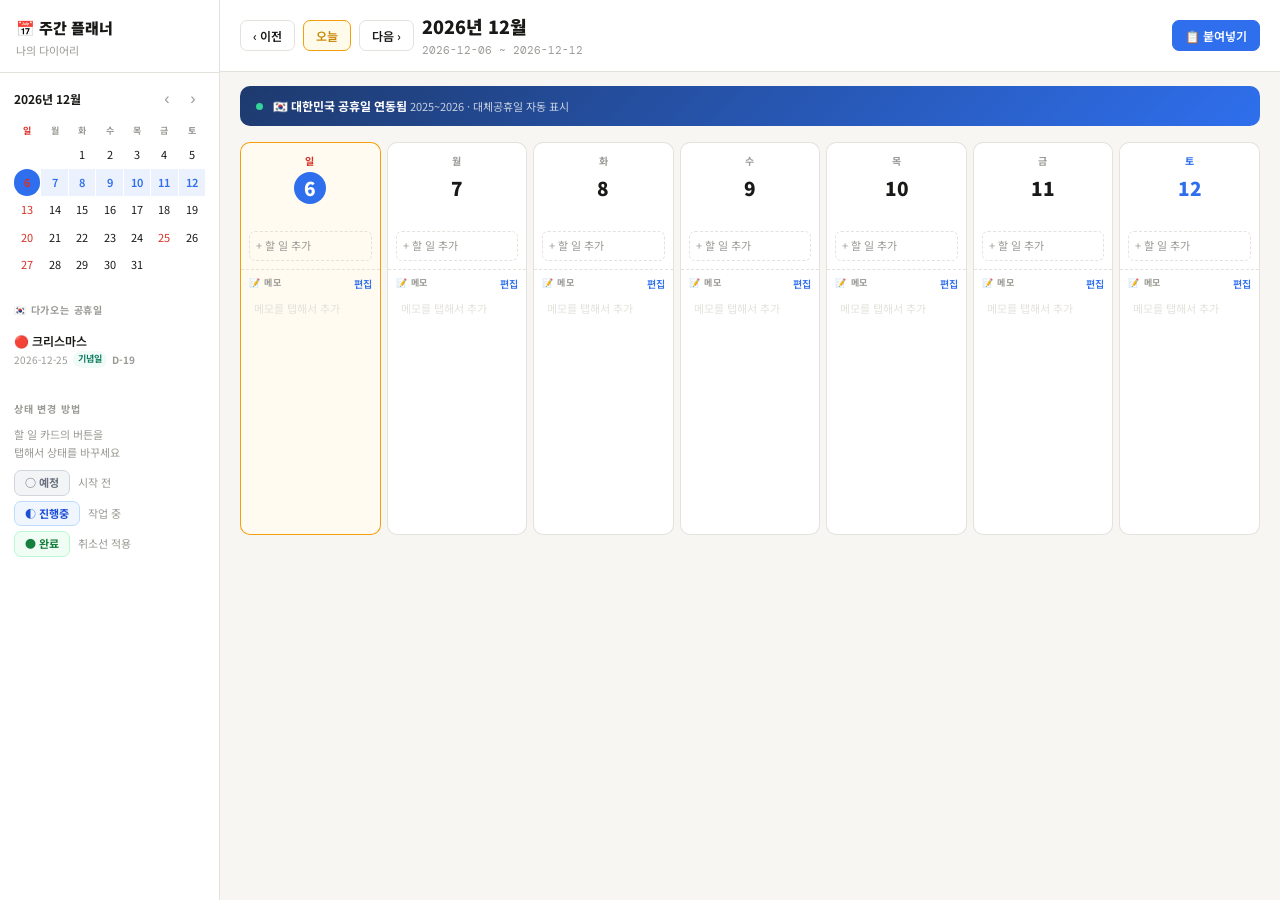
==== commit ce3deac6: "Update notion.html" ====
--- a/notion.html
+++ b/notion.html
@@ -78,4 +78,643 @@
 .main{flex:1;overflow-y:auto;display:flex;flex-direction:column;background:var(--bg);}
 .topbar{background:var(--surface);border-bottom:1px solid var(--border);padding:12px 20px;display:flex;align-items:center;gap:8px;position:sticky;top:0;z-index:20;flex-shrink:0;}
 .tb-info{flex:1;}
-.tb-month{font-size:18px;font-weight
+.tb-month{font-size:18px;font-weight:900;}
+.tb-range{font-size:11px;color:var(--muted);font-family:'DM Mono',monospace;margin-top:1px;}
+.tbtn{padding:6px 12px;border-radius:7px;font-size:12px;font-weight:600;cursor:pointer;border:1px solid var(--border);background:var(--surface);color:var(--text);font-family:'Noto Sans KR',sans-serif;transition:all .15s;white-space:nowrap;}
+.tbtn:hover{background:var(--bg);}
+.tbtn.today-btn{background:var(--yellow-soft);color:var(--yellow);border-color:var(--today-bd);}
+.tbtn.primary{background:var(--accent);color:#fff;border-color:var(--accent);}
+.tbtn.primary:hover{opacity:0.9;}
+.sync-banner{margin:14px 20px 0;background:linear-gradient(135deg,#1e3a6e,#2f6fed);border-radius:10px;padding:10px 16px;display:flex;align-items:center;gap:10px;color:#fff;font-size:12px;}
+.sync-dot{width:7px;height:7px;background:#34d399;border-radius:50%;animation:pulse 2s infinite;flex-shrink:0;}
+@keyframes pulse{0%,100%{opacity:1}50%{opacity:.3}}
+
+/* ── 3. WEEK GRID (반응형/가로스크롤 대응) ── */
+.week-wrap{padding:16px 20px;flex:1; overflow-x: auto;} /* 가로 스크롤 허용 */
+.day-header-row{display:grid;grid-template-columns:repeat(7,1fr);gap:6px; min-width: 900px;} /* 최소 너비 강제 */
+.day-header{background:var(--surface);border:1px solid var(--border);border-radius:10px 10px 0 0;border-bottom:none;padding:10px 10px 8px;text-align:center;}
+.day-header.is-today{border-color:var(--today-bd);background:var(--today-bg);}
+.day-header.is-holiday{border-color:var(--hol-bd);background:var(--hol-bg);}
+.day-header.is-sun .day-name,.day-header.is-sun .day-num{color:var(--red);}
+.day-header.is-sat .day-name,.day-header.is-sat .day-num{color:var(--accent);}
+.day-name{font-size:10px;font-weight:700;text-transform:uppercase;color:var(--muted);letter-spacing:.07em;}
+.day-num-wrap{width:32px;height:32px;border-radius:50%;display:flex;align-items:center;justify-content:center;margin:3px auto;}
+.day-num{font-size:19px;font-weight:900;line-height:1;}
+.day-header.is-today .day-num-wrap{background:var(--accent);}
+.day-header.is-today .day-num{color:#fff;}
+.hol-chip{font-size:9px;font-weight:700;color:var(--red);background:var(--red-soft);border-radius:10px;padding:1px 6px;display:inline-block;margin-top:2px;max-width:100%;overflow:hidden;text-overflow:ellipsis;white-space:nowrap;}
+
+/* ── DAY COLUMN (반응형/가로스크롤 대응) ── */
+.task-row{display:grid;grid-template-columns:repeat(7,1fr);gap:6px;align-items:start; min-width: 900px;} /* 최소 너비 강제 */
+.day-col{background:var(--surface);border:1px solid var(--border);border-radius:0 0 10px 10px;border-top:none;display:flex;flex-direction:column;min-height:320px;}
+.day-col.is-today{border-color:var(--today-bd);background:var(--today-bg);}
+.day-col.is-holiday{border-color:var(--hol-bd);background:var(--hol-bg);}
+
+/* ── TASK CARD ── */
+.tasks-area{padding:8px 8px 4px;display:flex;flex-direction:column;gap:5px;}
+.task-card{background:var(--bg);border:1px solid var(--border);border-radius:8px;overflow:hidden;transition:border-color .15s;}
+.task-card:hover{border-color:var(--accent);}
+
+/* 상태별 카드 좌측 바 */
+.task-card.st-todo   {border-left:3px solid var(--st-todo-bd);}
+.task-card.st-doing  {border-left:3px solid var(--st-doing-bd);}
+.task-card.st-done   {border-left:3px solid var(--st-done-bd);opacity:.75;}
+
+.task-card-top{display:flex;align-items:flex-start;gap:6px;padding:7px 8px 4px;}
+.task-prio{width:6px;height:6px;border-radius:50%;flex-shrink:0;margin-top:5px;}
+.p-high{background:var(--red);}
+.p-mid{background:var(--yellow);}
+.p-low{background:var(--green);}
+.task-title{font-size:12px;line-height:1.45;flex:1;word-break:break-all;}
+.task-card.st-done .task-title{text-decoration:line-through;color:var(--muted);}
+.task-del{font-size:11px;color:var(--border);cursor:pointer;flex-shrink:0;padding:1px 3px;display:none;}
+.task-card:hover .task-del{display:block;}
+.task-del:hover{color:var(--red);}
+
+/* ── STATUS BUTTONS ── */
+.task-status-row{padding:4px 8px 8px 8px;display:flex;gap:4px;}
+.st-btn{
+  flex:1;
+  padding:5px 2px;
+  border-radius:7px;
+  font-size:11px;font-weight:700;
+  font-family:'Noto Sans KR',sans-serif;
+  cursor:pointer;
+  border:1.5px solid var(--border);
+  background:var(--bg);
+  color:var(--muted);
+  text-align:center;
+  transition:all .15s;
+  line-height:1.3;
+  user-select:none;
+}
+.st-btn:hover{border-color:var(--accent);color:var(--accent);background:var(--accent-soft);}
+.st-btn.active-todo  {background:var(--st-todo-bg); color:var(--st-todo-color); border-color:var(--st-todo-bd);   box-shadow:0 0 0 1px var(--st-todo-bd);}
+.st-btn.active-doing {background:var(--st-doing-bg);color:var(--st-doing-color);border-color:var(--st-doing-bd);  box-shadow:0 0 0 1px var(--st-doing-bd);}
+.st-btn.active-done  {background:var(--st-done-bg); color:var(--st-done-color); border-color:var(--st-done-bd);   box-shadow:0 0 0 1px var(--st-done-bd);}
+
+/* ── TASK MEMO ── */
+.task-memo-area{padding:0 8px 7px 20px;}
+.task-memo-text{font-size:11px;color:var(--muted);line-height:1.55;white-space:pre-wrap;word-break:break-word;background:var(--surface2);border-radius:5px;padding:5px 7px;border-left:2px solid var(--border);cursor:pointer;}
+.task-memo-text:hover{border-left-color:var(--accent);}
+.task-memo-empty{font-size:10px;color:var(--border);cursor:pointer;padding:2px 4px;}
+.task-memo-empty:hover{color:var(--accent);}
+.task-memo-edit{width:100%;border:none;background:var(--surface2);font-size:11px;color:var(--text);line-height:1.55;resize:none;outline:none;font-family:'Noto Sans KR',sans-serif;padding:5px 7px;border-radius:5px;border-left:2px solid var(--accent);min-height:48px;}
+
+/* ── DAY MEMO ── */
+.day-memo-area{border-top:1px dashed var(--border);padding:6px 8px;flex:1;display:flex;flex-direction:column;gap:4px;}
+.day-memo-label{font-size:9px;font-weight:700;text-transform:uppercase;letter-spacing:.07em;color:var(--muted);display:flex;align-items:center;justify-content:space-between;}
+.day-memo-label span.edit-btn{cursor:pointer;color:var(--accent);font-size:10px;font-weight:600;text-transform:none;letter-spacing:0;}
+.day-memo-textarea{width:100%;flex:1;min-height:72px;border:1px solid var(--border);border-radius:6px;padding:6px 8px;font-size:11px;font-family:'Noto Sans KR',sans-serif;line-height:1.6;resize:none;outline:none;background:var(--bg);color:var(--text);transition:border .15s;}
+.day-memo-textarea:focus{border-color:var(--accent);background:var(--surface);}
+.day-memo-textarea::placeholder{color:var(--border);}
+.day-memo-display{font-size:11px;line-height:1.6;white-space:pre-wrap;word-break:break-word;min-height:36px;cursor:pointer;padding:4px 5px;border-radius:4px;color:var(--text);}
+.day-memo-display:hover{background:var(--bg);}
+.day-memo-display.empty{color:var(--border);}
+
+/* ── ADD TASK FORM ── */
+.add-task-area{padding:4px 8px 8px;}
+.add-btn{display:flex;align-items:center;gap:5px;color:var(--muted);font-size:11px;cursor:pointer;padding:5px 6px;border-radius:6px;border:1px dashed var(--border);transition:all .15s;width:100%;}
+.add-btn:hover{color:var(--accent);border-color:var(--accent);background:var(--accent-soft);}
+.add-form{display:none;flex-direction:column;gap:6px;}
+.add-form.open{display:flex;}
+.add-title-input{width:100%;border:1px solid var(--accent);border-radius:6px;padding:6px 8px;font-size:12px;font-family:'Noto Sans KR',sans-serif;outline:none;background:var(--surface);color:var(--text);}
+.add-memo-input{width:100%;border:1px solid var(--border);border-radius:6px;padding:5px 8px;font-size:11px;font-family:'Noto Sans KR',sans-serif;outline:none;background:var(--bg);resize:none;min-height:48px;line-height:1.6;color:var(--text);}
+.add-memo-input:focus{border-color:var(--accent);background:var(--surface);}
+.add-memo-input::placeholder{color:var(--muted);}
+.add-form-row{display:flex;gap:5px;align-items:center;flex-wrap:wrap;}
+.prio-btns{display:flex;gap:3px;}
+.pb{width:18px;height:18px;border-radius:50%;border:2px solid transparent;cursor:pointer;transition:border .1s;}
+.pb:hover,.pb.on{border-color:var(--text);}
+.ph{background:var(--red);}
+.pm{background:var(--yellow);}
+.pl{background:var(--green);}
+.mini-btn{padding:4px 9px;border-radius:5px;font-size:11px;font-weight:600;cursor:pointer;border:1px solid var(--border);background:var(--bg);color:var(--text);font-family:'Noto Sans KR',sans-serif;}
+.mini-btn.ok{background:var(--accent);color:#fff;border-color:var(--accent);}
+
+/* ── PASTE MODAL ── */
+.modal-overlay{position:fixed;inset:0;background:rgba(0,0,0,.45);z-index:100;display:none;align-items:flex-end;justify-content:center;padding:20px;}
+.modal-overlay.open{display:flex;}
+.paste-modal{background:var(--surface);border-radius:16px 16px 12px 12px;width:100%;max-width:680px;max-height:80vh;display:flex;flex-direction:column;overflow:hidden;box-shadow:0 24px 60px rgba(0,0,0,.5);}
+.pm-header{padding:16px 20px 12px;border-bottom:1px solid var(--border);display:flex;align-items:center;justify-content:space-between;}
+.pm-header h3{font-size:15px;font-weight:700;}
+.pm-close{font-size:18px;cursor:pointer;color:var(--muted);padding:2px 6px;border-radius:4px;}
+.pm-close:hover{background:var(--bg);color:var(--text);}
+.pm-body{padding:16px 20px;overflow-y:auto;flex:1;display:flex;flex-direction:column;gap:12px;}
+.pm-label{font-size:11px;font-weight:700;color:var(--muted);text-transform:uppercase;letter-spacing:.07em;margin-bottom:6px;}
+.day-pick-btns{display:flex;gap:5px;flex-wrap:wrap;}
+.day-pick-btn{padding:5px 10px;border-radius:20px;font-size:11px;font-weight:600;cursor:pointer;border:1.5px solid var(--border);background:var(--bg);color:var(--text);font-family:'Noto Sans KR',sans-serif;transition:all .15s;}
+.day-pick-btn:hover{border-color:var(--accent);color:var(--accent);}
+.day-pick-btn.sel{background:var(--accent);color:#fff;border-color:var(--accent);}
+.paste-mode-tabs{display:flex;gap:4px;border-bottom:1px solid var(--border);}
+.pmt{padding:6px 14px;font-size:12px;font-weight:600;color:var(--muted);cursor:pointer;border-bottom:2px solid transparent;margin-bottom:-1px;}
+.pmt.active{color:var(--accent);border-bottom-color:var(--accent);}
+.paste-textarea{width:100%;min-height:130px;border:1px solid var(--border);border-radius:8px;padding:10px 12px;font-size:13px;font-family:'Noto Sans KR',sans-serif;line-height:1.7;resize:vertical;outline:none;background:var(--bg);color:var(--text);transition:border .15s;}
+.paste-textarea:focus{border-color:var(--accent);background:var(--surface);}
+.paste-textarea::placeholder{color:var(--muted);}
+.paste-hint{font-size:11px;color:var(--muted);}
+.paste-preview{background:var(--bg);border:1px solid var(--border);border-radius:8px;padding:10px 12px;max-height:140px;overflow-y:auto;display:none;flex-direction:column;gap:5px;}
+.paste-preview.show{display:flex;}
+.preview-item{display:flex;align-items:flex-start;gap:7px;font-size:12px;}
+.preview-dot{width:8px;height:8px;border-radius:50%;background:var(--red);flex-shrink:0;margin-top:4px;}
+.pm-footer{padding:12px 20px;border-top:1px solid var(--border);display:flex;gap:8px;align-items:center;justify-content:flex-end;}
+</style>
+</head>
+<body>
+<div class="app">
+
+<aside class="sidebar">
+  <div class="sb-top">
+    <h1>📅 주간 플래너</h1>
+    <p>나의 다이어리</p>
+  </div>
+  <div class="mini-cal">
+    <div class="mc-nav-row">
+      <span class="mc-title" id="mcTitle"></span>
+      <div style="display:flex;gap:2px">
+        <button class="mcnav" onclick="mcPrev()">‹</button>
+        <button class="mcnav" onclick="mcNext()">›</button>
+      </div>
+    </div>
+    <div class="mc-grid" id="mcGrid"></div>
+  </div>
+  <div class="sb-section" style="margin-top:12px">
+    <div class="sb-label">🇰🇷 다가오는 공휴일</div>
+    <div id="upcomingList"></div>
+  </div>
+
+  <div class="sb-section" style="margin-top:16px">
+    <div class="sb-label">상태 변경 방법</div>
+    <div style="font-size:11px;color:var(--muted);line-height:1.7;margin-bottom:8px;">할 일 카드의 버튼을<br>탭해서 상태를 바꾸세요</div>
+    <div style="display:flex;flex-direction:column;gap:5px;font-size:11px;">
+      <div style="display:flex;align-items:center;gap:8px;">
+        <span style="background:var(--st-todo-bg);color:var(--st-todo-color);border:1.5px solid var(--st-todo-bd);border-radius:7px;padding:3px 10px;font-weight:700;font-size:11px;">○ 예정</span>
+        <span style="color:var(--muted);">시작 전</span>
+      </div>
+      <div style="display:flex;align-items:center;gap:8px;">
+        <span style="background:var(--st-doing-bg);color:var(--st-doing-color);border:1.5px solid var(--st-doing-bd);border-radius:7px;padding:3px 10px;font-weight:700;font-size:11px;">◐ 진행중</span>
+        <span style="color:var(--muted);">작업 중</span>
+      </div>
+      <div style="display:flex;align-items:center;gap:8px;">
+        <span style="background:var(--st-done-bg);color:var(--st-done-color);border:1.5px solid var(--st-done-bd);border-radius:7px;padding:3px 10px;font-weight:700;font-size:11px;">● 완료</span>
+        <span style="color:var(--muted);">취소선 적용</span>
+      </div>
+    </div>
+  </div>
+</aside>
+
+<main class="main">
+  <div class="topbar">
+    <button class="tbtn" onclick="prevWeek()">‹ 이전</button>
+    <button class="tbtn today-btn" onclick="goToday()">오늘</button>
+    <button class="tbtn" onclick="nextWeek()">다음 ›</button>
+    <div class="tb-info">
+      <div class="tb-month" id="topMonth"></div>
+      <div class="tb-range" id="topRange"></div>
+    </div>
+    <button class="tbtn primary" onclick="openPasteModal()">📋 붙여넣기</button>
+  </div>
+
+  <div class="sync-banner">
+    <div class="sync-dot"></div>
+    <div><strong>🇰🇷 대한민국 공휴일 연동됨</strong>&nbsp;<span style="opacity:.75;font-size:11px">2025~2026 · 대체공휴일 자동 표시</span></div>
+  </div>
+
+  <div class="week-wrap">
+    <div class="day-header-row" id="dayHeaderRow"></div>
+    <div class="task-row" id="taskRow"></div>
+  </div>
+</main>
+</div>
+
+<div class="modal-overlay" id="pasteOverlay" onclick="closePasteModal(event)">
+  <div class="paste-modal">
+    <div class="pm-header">
+      <h3>📋 패드 메모 붙여넣기</h3>
+      <span class="pm-close" onclick="closePasteModal()">✕</span>
+    </div>
+    <div class="pm-body">
+      <div>
+        <div class="pm-label">📅 추가할 날짜</div>
+        <div class="day-pick-btns" id="dayPickBtns"></div>
+      </div>
+      <div>
+        <div class="paste-mode-tabs">
+          <div class="pmt active" onclick="switchPasteMode('task',this)">✅ 할 일로 추가</div>
+          <div class="pmt" onclick="switchPasteMode('memo',this)">📝 날짜 메모로 추가</div>
+        </div>
+      </div>
+      <div>
+        <textarea class="paste-textarea" id="pasteInput" oninput="onPasteInput()"
+          placeholder="패드에서 복사한 내용을 붙여넣기 (Ctrl+V / ⌘V)&#10;&#10;할 일 모드: 줄마다 별도 할 일로 추가됩니다&#10;예)&#10;- 기획서 초안 작성&#10;- 팀 미팅 준비&#10;- 디자인 피드백"></textarea>
+        <div class="paste-hint" id="pasteHint" style="margin-top:6px"></div>
+      </div>
+      <div class="paste-preview" id="pastePreview"></div>
+    </div>
+    <div class="pm-footer">
+      <button class="tbtn" onclick="closePasteModal()">취소</button>
+      <button class="tbtn primary" onclick="confirmPaste()">추가하기</button>
+    </div>
+  </div>
+</div>
+
+<script>
+/* ── HOLIDAYS ── */
+const HOLIDAYS=[
+  {date:'2025-01-01',name:'신정',type:'국경일'},
+  {date:'2025-01-28',name:'설날 연휴',type:'명절'},{date:'2025-01-29',name:'설날',type:'명절'},{date:'2025-01-30',name:'설날 연휴',type:'명절'},
+  {date:'2025-03-01',name:'삼일절',type:'국경일'},
+  {date:'2025-05-05',name:'어린이날',type:'기념일'},{date:'2025-05-05',name:'부처님오신날',type:'기념일'},{date:'2025-05-06',name:'어린이날 대체',type:'대체'},
+  {date:'2025-06-06',name:'현충일',type:'기념일'},{date:'2025-08-15',name:'광복절',type:'국경일'},
+  {date:'2025-10-03',name:'개천절',type:'국경일'},{date:'2025-10-05',name:'추석 연휴',type:'명절'},{date:'2025-10-06',name:'추석',type:'명절'},{date:'2025-10-07',name:'추석 연휴',type:'명절'},{date:'2025-10-09',name:'한글날',type:'국경일'},
+  {date:'2025-12-25',name:'크리스마스',type:'기념일'},
+  {date:'2026-01-01',name:'신정',type:'국경일'},
+  {date:'2026-02-16',name:'설날 연휴',type:'명절'},{date:'2026-02-17',name:'설날',type:'명절'},{date:'2026-02-18',name:'설날 연휴',type:'명절'},
+  {date:'2026-03-01',name:'삼일절',type:'국경일'},{date:'2026-03-02',name:'삼일절 대체',type:'대체'},
+  {date:'2026-05-05',name:'어린이날',type:'기념일'},{date:'2026-05-24',name:'부처님오신날',type:'기념일'},{date:'2026-05-25',name:'부처님오신날 대체',type:'대체'},
+  {date:'2026-06-03',name:'지방선거일',type:'임시'},{date:'2026-06-06',name:'현충일',type:'기념일'},
+  {date:'2026-07-17',name:'제헌절',type:'국경일'},
+  {date:'2026-08-15',name:'광복절',type:'국경일'},{date:'2026-08-17',name:'광복절 대체',type:'대체'},
+  {date:'2026-09-24',name:'추석 연휴',type:'명절'},{date:'2026-09-25',name:'추석',type:'명절'},{date:'2026-09-26',name:'추석 연휴',type:'명절'},
+  {date:'2026-10-03',name:'개천절',type:'국경일'},{date:'2026-10-05',name:'개천절 대체',type:'대체'},{date:'2026-10-09',name:'한글날',type:'국경일'},
+  {date:'2026-12-25',name:'크리스마스',type:'기념일'},
+];
+const HMAP={};
+HOLIDAYS.forEach(h=>{HMAP[h.date]=HMAP[h.date]||[];HMAP[h.date].push(h);});
+
+/* ── STATE ── */
+const today=new Date();
+let weekStart=getWeekStart(new Date());
+let mcBase=new Date(today.getFullYear(),today.getMonth(),1);
+let tasks={};      // {ds:[{title,memo,status,prio}]}
+let dayMemos={};   // {ds:string}
+let pasteMode='task';
+let pasteTargetDate=null;
+let selPrio={};
+let editingMemo={}; // key = ds+'_'+idx
+let editingDayMemo={};
+
+const STATUS_LIST=[
+  {val:'todo',  label:'예정',   cls:'s-todo',  cardCls:'st-todo'},
+  {val:'doing', label:'진행중', cls:'s-doing', cardCls:'st-doing'},
+  {val:'done',  label:'완료',   cls:'s-done',  cardCls:'st-done'},
+];
+function statusInfo(val){return STATUS_LIST.find(s=>s.val===val)||STATUS_LIST[0];}
+
+/* ── UTILS ── */
+const DAY_KO=['일','월','화','수','목','금','토'];
+const MONTH_KO=['1월','2월','3월','4월','5월','6월','7월','8월','9월','10월','11월','12월'];
+function fmt(d){return d.getFullYear()+'-'+pad(d.getMonth()+1)+'-'+pad(d.getDate());}
+function pad(n){return String(n).padStart(2,'0');}
+function addDays(d,n){const r=new Date(d);r.setDate(r.getDate()+n);return r;}
+function getWeekStart(d){const r=new Date(d);r.setDate(r.getDate()-r.getDay());return r;}
+function isToday(d){return fmt(d)===fmt(today);}
+function getHols(ds){return HMAP[ds]||[];}
+function esc(s){return String(s).replace(/&/g,'&amp;').replace(/</g,'&lt;').replace(/>/g,'&gt;');}
+
+/* ── LOCAL STORAGE (데이터 영구 보존) ── */
+function loadData() {
+  const savedTasks = localStorage.getItem('planner_tasks');
+  const savedMemos = localStorage.getItem('planner_memos');
+  if (savedTasks) tasks = JSON.parse(savedTasks);
+  if (savedMemos) dayMemos = JSON.parse(savedMemos);
+}
+function saveData() {
+  localStorage.setItem('planner_tasks', JSON.stringify(tasks));
+  localStorage.setItem('planner_memos', JSON.stringify(dayMemos));
+}
+
+/* ── RENDER ── */
+function render(){
+  const days=Array.from({length:7},(_,i)=>addDays(weekStart,i));
+  const months=[...new Set(days.map(d=>MONTH_KO[d.getMonth()]))].join(' ~ ');
+  document.getElementById('topMonth').textContent=days[0].getFullYear()+'년 '+months;
+  document.getElementById('topRange').textContent=fmt(days[0])+' ~ '+fmt(days[6]);
+
+  /* Day headers */
+  const hr=document.getElementById('dayHeaderRow');
+  hr.innerHTML='';
+  days.forEach(d=>{
+    const ds=fmt(d),hols=getHols(ds),tod=isToday(d),sun=d.getDay()===0,sat=d.getDay()===6;
+    let cls='day-header';
+    if(tod)cls+=' is-today';else if(hols.length)cls+=' is-holiday';
+    if(sun)cls+=' is-sun';if(sat)cls+=' is-sat';
+    hr.innerHTML+=`<div class="${cls}">
+      <div class="day-name">${DAY_KO[d.getDay()]}</div>
+      <div class="day-num-wrap"><div class="day-num">${d.getDate()}</div></div>
+      ${hols.map(h=>`<div class="hol-chip">🇰🇷${h.name}</div>`).join('')}
+    </div>`;
+  });
+
+  /* Columns */
+  const tr=document.getElementById('taskRow');
+  tr.innerHTML='';
+  days.forEach(d=>{
+    const ds=fmt(d),hols=getHols(ds),tod=isToday(d);
+    let cls='day-col';
+    if(tod)cls+=' is-today';else if(hols.length)cls+=' is-holiday';
+    const col=document.createElement('div');
+    col.className=cls;
+
+    /* tasks */
+    const ta=document.createElement('div');
+    ta.className='tasks-area';
+    (tasks[ds]||[]).forEach((t,i)=>ta.appendChild(makeTaskCard(ds,i,t)));
+    col.appendChild(ta);
+
+    /* add form */
+    const aa=document.createElement('div');
+    aa.className='add-task-area';
+    aa.innerHTML=`
+      <div class="add-btn" onclick="openAddForm('${ds}')">+ 할 일 추가</div>
+      <div class="add-form" id="af-${ds}">
+        <input class="add-title-input" id="ati-${ds}" placeholder="할 일 제목" onkeydown="addFormKey(event,'${ds}')"/>
+        <textarea class="add-memo-input" id="ami-${ds}" placeholder="메모 (선택) — 패드 내용 붙여넣기 가능" rows="2"></textarea>
+        <div class="add-form-row">
+          <div class="prio-btns">
+            <div class="pb ph on" id="ph-${ds}" onclick="setPrio('${ds}','high')" title="높음"></div>
+            <div class="pb pm" id="pm-${ds}" onclick="setPrio('${ds}','mid')" title="보통"></div>
+            <div class="pb pl" id="pl-${ds}" onclick="setPrio('${ds}','low')" title="낮음"></div>
+          </div>
+          <button class="mini-btn ok" onclick="addTask('${ds}')">추가</button>
+          <button class="mini-btn" onclick="closeAddForm('${ds}')">취소</button>
+        </div>
+      </div>`;
+    col.appendChild(aa);
+
+    /* day memo */
+    const dm=document.createElement('div');
+    dm.className='day-memo-area';
+    const memo=dayMemos[ds]||'';
+    const editing=editingDayMemo[ds];
+    dm.innerHTML=`<div class="day-memo-label">
+      <span>📝 메모</span>
+      <span class="edit-btn" onclick="toggleDayMemoEdit('${ds}')">${editing?'저장':'편집'}</span>
+    </div>`;
+    if(editing){
+      const t2=document.createElement('textarea');
+      t2.className='day-memo-textarea';
+      t2.id='dmt-'+ds;
+      t2.placeholder='날짜별 메모 — 패드 내용 붙여넣기 OK';
+      t2.value=memo;
+      dm.appendChild(t2);
+    } else {
+      const disp=document.createElement('div');
+      disp.className='day-memo-display'+(memo?'':' empty');
+      disp.textContent=memo||'메모를 탭해서 추가';
+      disp.onclick=()=>{editingDayMemo[ds]=true;render();setTimeout(()=>{const el=document.getElementById('dmt-'+ds);if(el){el.focus();el.setSelectionRange(el.value.length,el.value.length);}},40);};
+      dm.appendChild(disp);
+    }
+    col.appendChild(dm);
+    tr.appendChild(col);
+    if(!selPrio[ds])selPrio[ds]='high';
+  });
+
+  renderMiniCal();
+  renderUpcoming();
+}
+
+/* ── TASK CARD ── */
+function makeTaskCard(ds,idx,t){
+  const st=statusInfo(t.status||'todo');
+  const card=document.createElement('div');
+  card.className=`task-card ${st.cardCls}`;
+
+  /* top row: prio dot + title + delete */
+  const top=document.createElement('div');
+  top.className='task-card-top';
+  const prioClass=t.prio==='high'?'p-high':t.prio==='low'?'p-low':'p-mid';
+  top.innerHTML=`
+    <div class="task-prio ${prioClass}"></div>
+    <div class="task-title">${esc(t.title)}</div>
+    <span class="task-del" onclick="deleteTask('${ds}',${idx})">✕</span>`;
+  card.appendChild(top);
+
+  /* status button row */
+  const sr=document.createElement('div');
+  sr.className='task-status-row';
+  const cur=t.status||'todo';
+  const btnMeta=[
+    {val:'todo',  icon:'○', label:'예정'},
+    {val:'doing', icon:'◐', label:'진행중'},
+    {val:'done',  icon:'●', label:'완료'},
+  ];
+  btnMeta.forEach(b=>{
+    const btn=document.createElement('div');
+    btn.className='st-btn'+(cur===b.val?' active-'+b.val:'');
+    btn.innerHTML=`<div>${b.icon}</div><div>${b.label}</div>`;
+    btn.onclick=()=>changeStatus(ds,idx,b.val);
+    sr.appendChild(btn);
+  });
+  card.appendChild(sr);
+
+  /* memo */
+  const ma=document.createElement('div');
+  ma.className='task-memo-area';
+  const key=ds+'_'+idx;
+  if(editingMemo[key]){
+    const ta=document.createElement('textarea');
+    ta.className='task-memo-edit';
+    ta.id='tme-'+key;
+    ta.placeholder='메모 — 패드 내용 붙여넣기 가능';
+    ta.value=t.memo||'';
+    ta.onblur=()=>saveTaskMemo(ds,idx,ta.value);
+    ta.onkeydown=e=>{if(e.key==='Escape')saveTaskMemo(ds,idx,ta.value);};
+    ma.appendChild(ta);
+    setTimeout(()=>{if(ta&&document.contains(ta))ta.focus();},30);
+  } else if(t.memo){
+    const disp=document.createElement('div');
+    disp.className='task-memo-text';
+    disp.textContent=t.memo;
+    disp.onclick=()=>{editingMemo[key]=true;render();};
+    ma.appendChild(disp);
+  } else {
+    const emp=document.createElement('div');
+    emp.className='task-memo-empty';
+    emp.textContent='+ 메모 추가';
+    emp.onclick=()=>{editingMemo[key]=true;render();};
+    ma.appendChild(emp);
+  }
+  card.appendChild(ma);
+  return card;
+}
+
+function changeStatus(ds,idx,val){
+  if(tasks[ds]&&tasks[ds][idx]){
+    tasks[ds][idx].status=val;
+    saveData(); // 데이터 저장
+    render();
+  }
+}
+function saveTaskMemo(ds,idx,val){
+  if(tasks[ds]&&tasks[ds][idx]){
+    tasks[ds][idx].memo=val.trim();
+    saveData(); // 데이터 저장
+  }
+  delete editingMemo[ds+'_'+idx];
+  render();
+}
+function deleteTask(ds,idx){
+  tasks[ds].splice(idx,1);
+  saveData(); // 데이터 저장
+  render();
+}
+
+/* ── ADD TASK ── */
+function openAddForm(ds){
+  document.getElementById('af-'+ds).classList.add('open');
+  setTimeout(()=>document.getElementById('ati-'+ds).focus(),30);
+}
+function closeAddForm(ds){
+  document.getElementById('af-'+ds).classList.remove('open');
+  document.getElementById('ati-'+ds).value='';
+  document.getElementById('ami-'+ds).value='';
+}
+function addFormKey(e,ds){if(e.key==='Enter'&&!e.shiftKey){e.preventDefault();addTask(ds);}if(e.key==='Escape')closeAddForm(ds);}
+function addTask(ds){
+  const titleEl=document.getElementById('ati-'+ds);
+  const memoEl=document.getElementById('ami-'+ds);
+  const title=(titleEl.value||'').trim();
+  const memo=(memoEl.value||'').trim();
+  if(!title)return;
+  if(!tasks[ds])tasks[ds]=[];
+  tasks[ds].push({title,memo,status:'todo',prio:selPrio[ds]||'high'});
+  saveData(); // 데이터 저장
+  closeAddForm(ds);
+  render();
+}
+function setPrio(ds,p){
+  selPrio[ds]=p;
+  ['high','mid','low'].forEach(x=>{
+    const el=document.getElementById('p'+x[0]+'-'+ds);
+    if(el)el.classList.toggle('on',x===p);
+  });
+}
+function toggleDayMemoEdit(ds){
+  if(editingDayMemo[ds]){
+    const el=document.getElementById('dmt-'+ds);
+    if(el) {
+      dayMemos[ds]=el.value;
+      saveData(); // 데이터 저장
+    }
+    delete editingDayMemo[ds];
+  } else {
+    editingDayMemo[ds]=true;
+  }
+  render();
+}
+
+/* ── MINI CAL ── */
+function renderMiniCal(){
+  const y=mcBase.getFullYear(),m=mcBase.getMonth();
+  document.getElementById('mcTitle').textContent=y+'년 '+(m+1)+'월';
+  const firstDay=new Date(y,m,1).getDay(),dim=new Date(y,m+1,0).getDate();
+  const wS=fmt(weekStart),wE=fmt(addDays(weekStart,6));
+  let html=DAY_KO.map(d=>`<div class="mc-lbl">${d}</div>`).join('');
+  for(let i=0;i<firstDay;i++)html+=`<div class="mc-day mc-other"></div>`;
+  for(let day=1;day<=dim;day++){
+    const d=new Date(y,m,day),ds=fmt(d);
+    const hols=getHols(ds),tod=isToday(d),inWk=ds>=wS&&ds<=wE,sun=d.getDay()===0;
+    let cls='mc-day';
+    if(tod)cls+=' mc-today';else if(inWk)cls+=' mc-in-week';
+    if(hols.length||sun)cls+=' mc-holiday';
+    html+=`<div class="${cls}" onclick="jumpTo('${ds}')">${day}</div>`;
+  }
+  document.getElementById('mcGrid').innerHTML=html;
+}
+function mcPrev(){mcBase.setMonth(mcBase.getMonth()-1);renderMiniCal();}
+function mcNext(){mcBase.setMonth(mcBase.getMonth()+1);renderMiniCal();}
+function jumpTo(ds){weekStart=getWeekStart(new Date(ds));render();}
+
+/* ── UPCOMING ── */
+function renderUpcoming(){
+  const ts=fmt(today);
+  const list=HOLIDAYS.filter(h=>h.date>=ts).sort((a,b)=>a.date.localeCompare(b.date)).slice(0,6);
+  document.getElementById('upcomingList').innerHTML=list.map(h=>{
+    const d=new Date(h.date+'T00:00:00');
+    const diff=Math.round((d-today)/86400000);
+    const when=diff===0?'오늘':diff===1?'내일':`D-${diff}`;
+    return`<div class="h-item">
+      <div class="h-name">🔴 ${h.name}</div>
+      <div class="h-date">${h.date} <span class="hbadge b-${h.type}">${h.type}</span> <b>${when}</b></div>
+    </div>`;
+  }).join('');
+}
+
+/* ── NAV ── */
+function prevWeek(){weekStart=addDays(weekStart,-7);render();}
+function nextWeek(){weekStart=addDays(weekStart,7);render();}
+function goToday(){weekStart=getWeekStart(new Date());mcBase=new Date(today.getFullYear(),today.getMonth(),1);render();}
+
+/* ── PASTE MODAL ── */
+function openPasteModal(){
+  const days=Array.from({length:7},(_,i)=>addDays(weekStart,i));
+  const todayDs=fmt(today);
+  pasteTargetDate=days.some(d=>fmt(d)===todayDs)?todayDs:fmt(days[0]);
+  document.getElementById('dayPickBtns').innerHTML=days.map(d=>{
+    const ds=fmt(d),hols=getHols(ds);
+    return`<button class="day-pick-btn${ds===pasteTargetDate?' sel':''}" onclick="selectPasteDay('${ds}',this)">${d.getDate()}(${DAY_KO[d.getDay()]})${hols.length?' 🇰🇷':''}</button>`;
+  }).join('');
+  document.getElementById('pasteInput').value='';
+  document.getElementById('pasteHint').textContent='';
+  document.getElementById('pastePreview').classList.remove('show');
+  document.getElementById('pastePreview').innerHTML='';
+  document.getElementById('pasteOverlay').classList.add('open');
+  setTimeout(()=>document.getElementById('pasteInput').focus(),100);
+}
+function closePasteModal(e){
+  if(!e||e.target===document.getElementById('pasteOverlay'))
+    document.getElementById('pasteOverlay').classList.remove('open');
+}
+function selectPasteDay(ds,btn){
+  pasteTargetDate=ds;
+  document.querySelectorAll('.day-pick-btn').forEach(b=>b.classList.remove('sel'));
+  btn.classList.add('sel');
+}
+function switchPasteMode(mode,el){
+  pasteMode=mode;
+  document.querySelectorAll('.pmt').forEach(t=>t.classList.remove('active'));
+  el.classList.add('active');
+  const inp=document.getElementById('pasteInput');
+  inp.placeholder=mode==='task'
+    ?'패드에서 복사한 내용을 붙여넣기\n줄마다 별도 할 일로 추가됩니다\n예)\n- 기획서 초안\n- 팀 미팅 준비'
+    :'날짜 메모로 저장할 내용을 붙여넣기\n자유 형식 그대로 저장됩니다';
+  onPasteInput();
+}
+function onPasteInput(){
+  const val=document.getElementById('pasteInput').value.trim();
+  const hint=document.getElementById('pasteHint');
+  const prev=document.getElementById('pastePreview');
+  if(!val){hint.textContent='';prev.classList.remove('show');prev.innerHTML='';return;}
+  if(pasteMode==='task'){
+    const lines=val.split('\n').map(l=>l.replace(/^[-*•✓✔☑☐\[\]\s*xX]+/,'').trim()).filter(Boolean);
+    hint.textContent=`${lines.length}개 할 일로 변환됩니다`;
+    prev.innerHTML=lines.map(l=>`<div class="preview-item"><div class="preview-dot"></div>${esc(l)}</div>`).join('');
+    prev.classList.add('show');
+  } else {
+    hint.textContent=`${val.length}자 · 날짜 메모로 저장됩니다`;
+    prev.classList.remove('show');
+  }
+}
+function confirmPaste(){
+  const val=document.getElementById('pasteInput').value.trim();
+  if(!val||!pasteTargetDate)return;
+  if(pasteMode==='task'){
+    const lines=val.split('\n').map(l=>l.replace(/^[-*•✓✔☑☐\[\]\s*xX]+/,'').trim()).filter(Boolean);
+    if(!tasks[pasteTargetDate])tasks[pasteTargetDate]=[];
+    lines.forEach(title=>tasks[pasteTargetDate].push({title,memo:'',status:'todo',prio:'high'}));
+  } else {
+    const existing=dayMemos[pasteTargetDate]||'';
+    dayMemos[pasteTargetDate]=(existing?existing+'\n\n──────\n':'')+new Date().toLocaleString('ko-KR')+'\n'+val;
+  }
+  saveData(); // 데이터 저장
+  document.getElementById('pasteOverlay').classList.remove('open');
+  render();
+}
+
+/* ── INIT ── */
+loadData(); // 시작할 때 로컬 스토리지에서 데이터 불러오기
+render();
+</script>
+</body>
+</html>
